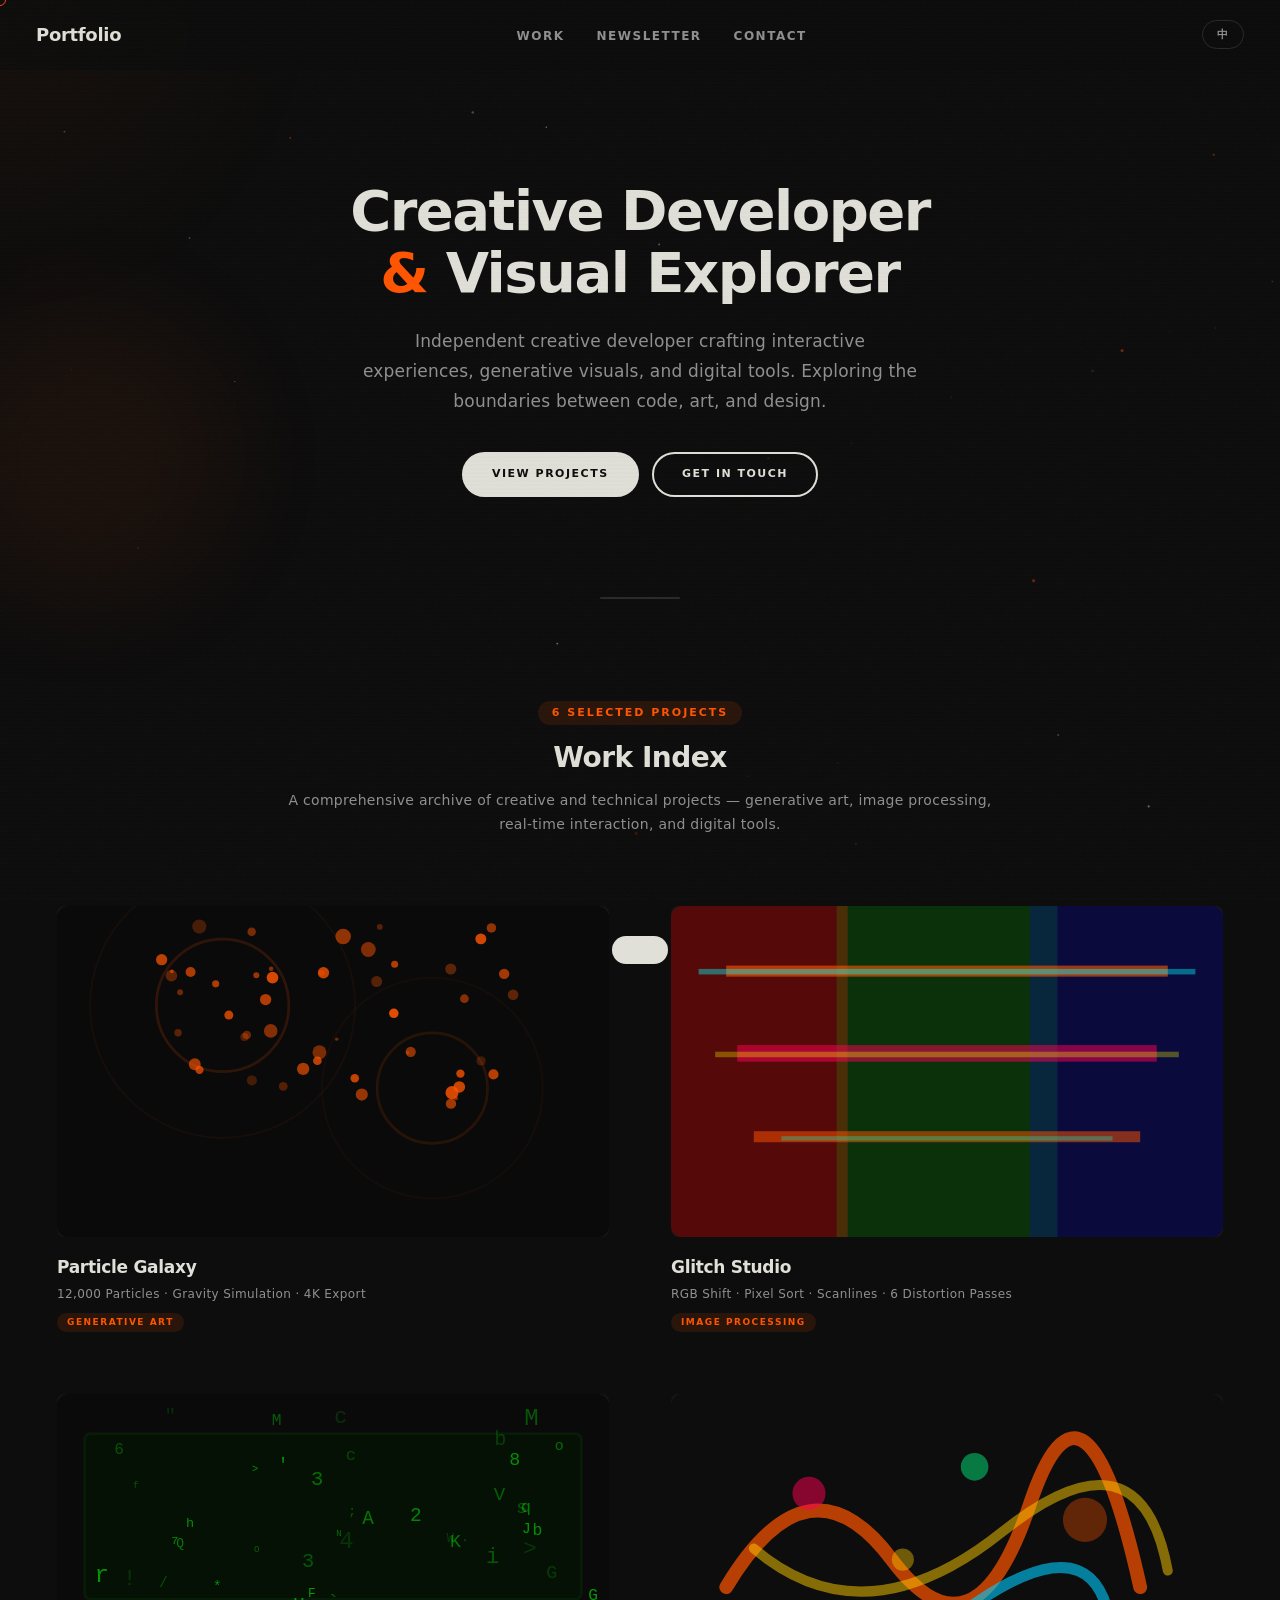
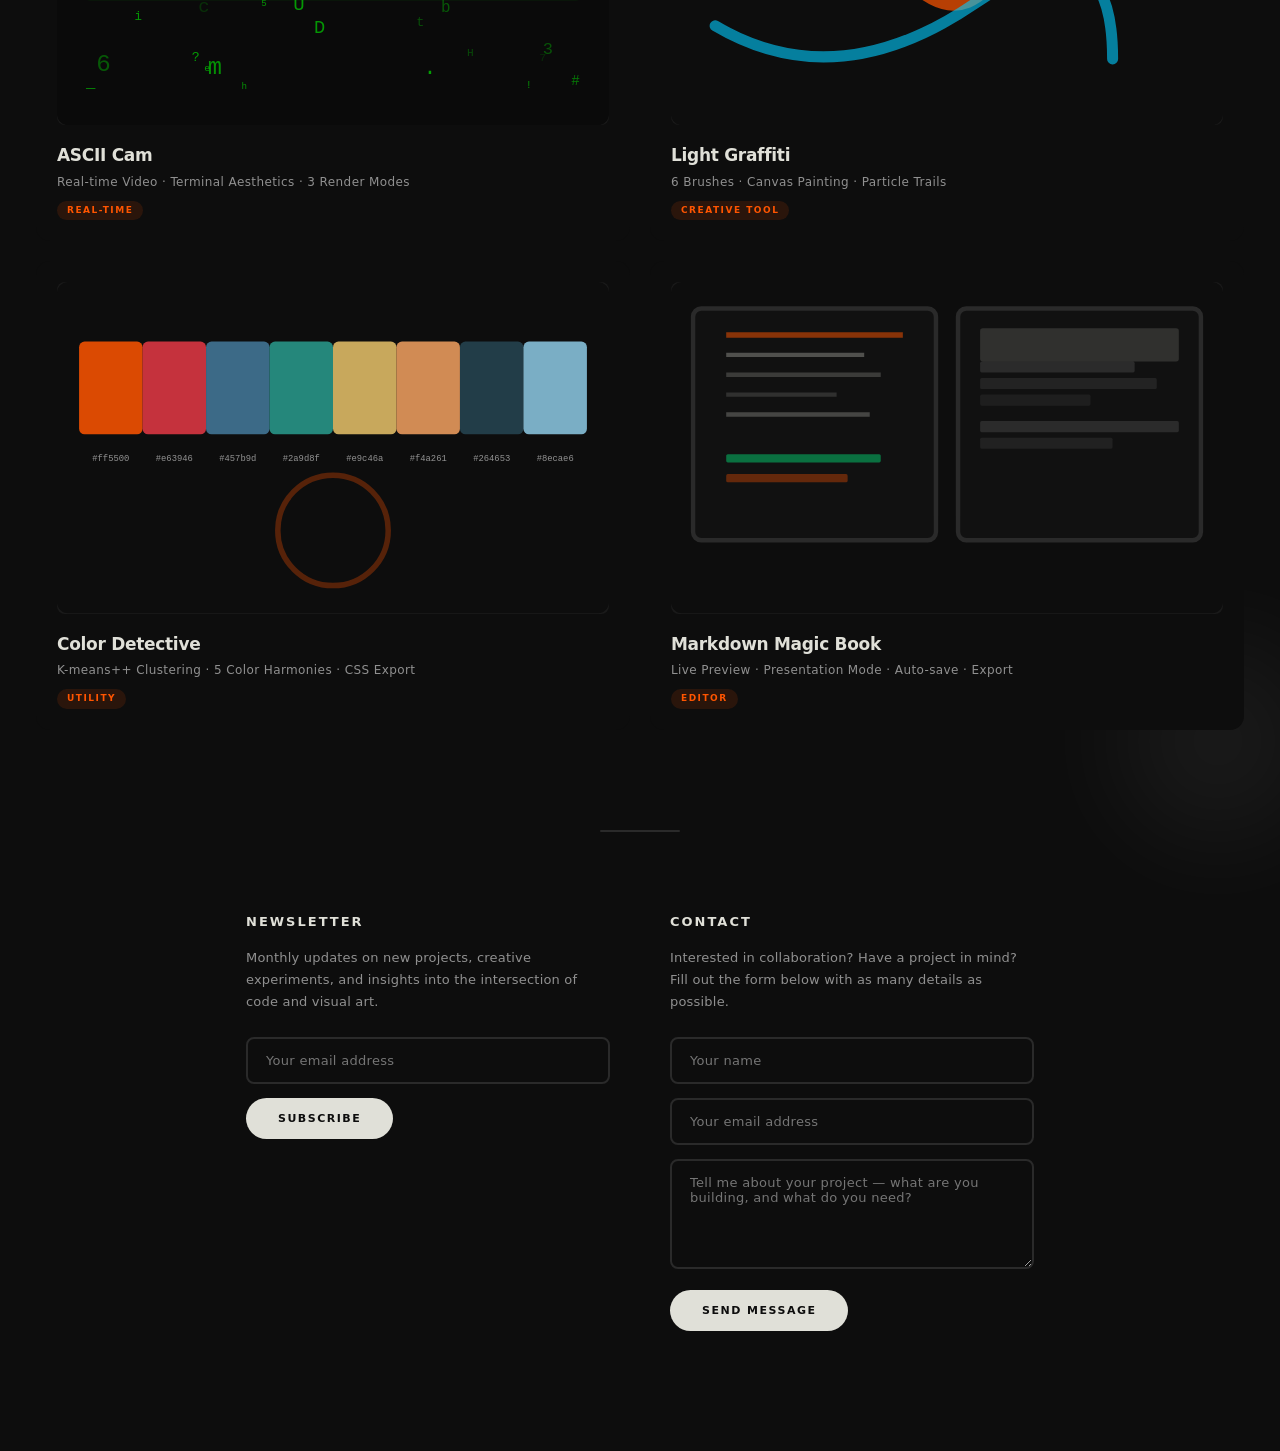
==== portfolio/index.html @ 64d305b6 "Portfolio — Creative Developer: dark-theme portfolio with 6 interactive projects - Darkroom Studio a" ====
<!DOCTYPE html>
<html lang="zh-CN">
<head>
<meta charset="UTF-8">
<meta name="viewport" content="width=device-width, initial-scale=1.0">
<title>Portfolio — Creative Developer</title>
<style>
  :root {
    --bg: #0d0d0d;
    --text: #e0e0d8;
    --text-dim: #909090;
    --text-faint: #555;
    --accent: #ff5500;
    --accent-soft: rgba(255,85,0,0.12);
    --border: #e0e0d8;
    --line: #2a2a2a;
    --radius-sm: 8px;
    --radius: 14px;
    --radius-lg: 20px;
    --ease: cubic-bezier(0.22, 0.61, 0.36, 1);
    --ease-out: cubic-bezier(0.16, 1, 0.3, 1);
    --ease-spring: cubic-bezier(0.34, 1.56, 0.64, 1);
  }
  * { margin:0; padding:0; box-sizing:border-box; }
  html { scroll-behavior: smooth; }
  body {
    background: var(--bg);
    font-family: 'Inter', 'Segoe UI', system-ui, -apple-system, sans-serif;
    color: var(--text);
    line-height: 1.5;
    -webkit-font-smoothing: antialiased;
    position: relative;
    cursor: none;
  }

  /* ── Custom Cursor ── */
  #cursor {
    position: fixed; width: 12px; height: 12px; border: 1.5px solid var(--accent);
    border-radius: 50%; pointer-events: none; z-index: 10000;
    transition: width 0.3s, height 0.3s, border-color 0.3s, background 0.3s;
    transform: translate(-50%, -50%); mix-blend-mode: difference;
  }
  #cursor.hover { width: 32px; height: 32px; background: rgba(255,85,0,0.15); border-color: #fff; }
  #cursor.click { width: 8px; height: 8px; background: var(--accent); border-color: var(--accent); }

  /* ── Scanline overlay ── */
  #scanlines {
    position: fixed; inset: 0; z-index: 9998; pointer-events: none;
    opacity: 0.03;
    background: repeating-linear-gradient(
      0deg,
      transparent,
      transparent 2px,
      rgba(0,0,0,0.3) 2px,
      rgba(0,0,0,0.3) 4px
    );
  }

  /* ── Mouse spotlight ── */
  #spotlight {
    position: fixed; pointer-events: none; z-index: 2;
    width: 700px; height: 700px; border-radius: 50%;
    background: radial-gradient(circle, rgba(255,85,0,0.045) 0%, transparent 65%);
    transform: translate(-50%, -50%); opacity: 0;
    transition: opacity 0.8s;
  }
  #spotlight.active { opacity: 1; }

  /* ── Background particles canvas ── */
  #particleCanvas {
    position: fixed; top: 0; left: 0; z-index: 0; pointer-events: none;
  }

  /* ── Grain texture overlay ── */
  body::before {
    content: ''; position: fixed; inset: 0; z-index: 9999; pointer-events: none;
    opacity: 0.025;
    background-image: url("data:image/svg+xml,%3Csvg viewBox='0 0 256 256' xmlns='http://www.w3.org/2000/svg'%3E%3Cfilter id='n'%3E%3CfeTurbulence type='fractalNoise' baseFrequency='0.9' numOctaves='4' stitchTiles='stitch'/%3E%3C/filter%3E%3Crect width='100%25' height='100%25' filter='url(%23n)'/%3E%3C/svg%3E");
    background-size: 256px 256px;
  }

  /* ── Scroll progress bar ── */
  .scroll-progress {
    position: fixed; top: 0; left: 0; height: 2px;
    background: var(--accent); z-index: 1000;
    width: 0%; transition: width 0.1s linear;
    border-radius: 0 2px 2px 0;
  }

  /* ── Header ── */
  header {
    position: fixed; top: 0; left: 0; right: 0; z-index: 100;
    display: flex; justify-content: space-between; align-items: center;
    padding: 20px 36px;
    background: rgba(13,13,13,0.85);
    backdrop-filter: blur(12px);
    border-bottom: 1px solid transparent;
    transition: all 0.4s var(--ease);
  }
  header.scrolled {
    border-bottom-color: var(--line);
    padding: 14px 36px;
  }
  .logo {
    font-size: 18px; font-weight: 700; letter-spacing: -0.3px;
    color: var(--text); text-decoration: none;
    transition: transform 0.3s var(--ease-spring);
  }
  .logo:hover { transform: scale(1.05); }
  .lang-toggle {
    background: none; border: 1px solid var(--line); color: var(--text-dim);
    font-family: inherit; font-size: 11px; font-weight: 600;
    padding: 6px 14px; border-radius: 50px; cursor: pointer;
    letter-spacing: 1px; transition: all 0.3s;
  }
  .lang-toggle:hover { border-color: var(--accent); color: var(--accent); }
  .nav-links { display: flex; gap: 32px; list-style: none; }
  .nav-links a {
    font-size: 12px; font-weight: 600; letter-spacing: 1.5px;
    text-transform: uppercase; color: var(--text-dim); text-decoration: none;
    transition: color 0.3s; position: relative;
    padding: 4px 0;
  }
  .nav-links a::after {
    content: ''; position: absolute; bottom: 0; left: 0; width: 0; height: 2px;
    background: var(--accent); border-radius: 2px;
    transition: width 0.3s var(--ease-out);
  }
  .nav-links a:hover { color: var(--accent); }
  .nav-links a:hover::after { width: 100%; }

  /* ── Hero ── */
  .hero {
    padding: 180px 32px 100px;
    max-width: 800px; margin: 0 auto;
    text-align: center;
  }
  .hero h1 {
    font-size: clamp(32px, 6vw, 56px); font-weight: 700;
    letter-spacing: -1.5px; line-height: 1.1;
    margin-bottom: 24px;
    animation: heroIn 0.9s var(--ease-out) both;
  }
  .hero h1 .accent { color: var(--accent); }
  @keyframes heroIn {
    from { opacity: 0; transform: translateY(30px); }
    to   { opacity: 1; transform: translateY(0); }
  }
  .hero p {
    font-size: 17px; color: var(--text-dim);
    max-width: 560px; margin: 0 auto 36px;
    letter-spacing: 0.2px; line-height: 1.75;
    animation: heroIn 0.9s var(--ease-out) 0.15s both;
  }
  .hero-links {
    display: flex; gap: 14px; justify-content: center; flex-wrap: wrap;
    animation: heroIn 0.9s var(--ease-out) 0.3s both;
  }
  .hero-links a {
    font-size: 11px; font-weight: 600; letter-spacing: 1.5px;
    text-transform: uppercase; padding: 12px 28px;
    border: 2px solid var(--border); color: var(--text);
    text-decoration: none; transition: all 0.35s var(--ease-out);
    border-radius: 50px;
  }
  .hero-links a:hover {
    transform: translateY(-2px);
    box-shadow: 0 6px 24px rgba(255,255,255,0.06);
  }
  .hero-links a.fill { background: var(--border); color: var(--bg); }
  .hero-links a.fill:hover { background: var(--accent); border-color: var(--accent); color: #fff; box-shadow: 0 6px 28px rgba(255,85,0,0.25); }
  .hero-links a:not(.fill):hover { border-color: var(--accent); color: var(--accent); }

  /* ── Floating accent shapes ── */
  .hero-shape {
    position: absolute; border-radius: 50%; pointer-events: none; z-index: 0;
    opacity: 0.06; filter: blur(60px);
  }
  .hero-shape.s1 { width: 300px; height: 300px; background: var(--accent); top: 10%; left: -5%; animation: float 12s ease-in-out infinite; }
  .hero-shape.s2 { width: 200px; height: 200px; background: #ffffff; bottom: 20%; right: -3%; animation: float 16s ease-in-out 3s infinite; }
  @keyframes float {
    0%, 100% { transform: translate(0, 0) scale(1); }
    33%      { transform: translate(30px, -20px) scale(1.1); }
    66%      { transform: translate(-20px, 15px) scale(0.9); }
  }

  /* ── Magnetic buttons ── */
  .magnetic {
    transition: transform 0.45s var(--ease-spring), box-shadow 0.35s var(--ease-out);
    will-change: transform;
  }

  /* ── Divider ── */
  .divider {
    border: none; border-top: 2px solid var(--line);
    max-width: 80px; margin: 0 auto;
    border-radius: 2px;
  }

  /* ── Section header ── */
  .section-header {
    padding: 100px 32px 48px; text-align: center;
    max-width: 800px; margin: 0 auto;
  }
  .section-header .count {
    font-size: 11px; font-weight: 600; letter-spacing: 2px;
    text-transform: uppercase; color: var(--accent);
    margin-bottom: 12px;
    display: inline-block;
    padding: 4px 14px; border-radius: 50px;
    background: var(--accent-soft);
  }
  .section-header h2 {
    font-size: 28px; font-weight: 700; letter-spacing: -0.5px;
    margin-bottom: 10px;
  }
  .section-header .sub {
    font-size: 14px; color: var(--text-dim); letter-spacing: 0.3px;
    line-height: 1.7;
  }

  /* ── Project Grid ── */
  .project-grid {
    display: grid;
    grid-template-columns: repeat(auto-fill, minmax(400px, 1fr));
    gap: 20px;
    padding: 0 36px 100px;
    max-width: 1600px; margin: 0 auto;
  }
  .project-card {
    background: var(--bg);
    border-radius: var(--radius);
    transition: box-shadow 0.5s var(--ease-out), border-color 0.5s var(--ease-out);
    position: relative;
    border: 1px solid transparent;
    animation: cardIn 0.7s var(--ease-out) both;
    transform-style: preserve-3d;
    perspective: 1200px;
  }
  .project-card.revealed {
    animation: cardIn 0.7s var(--ease-out) both;
  }
  @keyframes cardIn {
    from { opacity: 0; transform: translateY(40px); }
    to   { opacity: 1; transform: translateY(0); }
  }
  .project-card:hover {
    box-shadow: 0 20px 50px rgba(255,85,0,0.08);
    border-color: var(--line);
  }
  .project-card.tilting {
    transition: transform 0.15s ease-out, box-shadow 0.5s var(--ease-out), border-color 0.5s var(--ease-out);
  }

  /* Card shine overlay */
  .card-shine {
    position: absolute; inset: 0; border-radius: var(--radius);
    pointer-events: none; z-index: 1;
    opacity: 0; transition: opacity 0.4s;
  }
  .project-card:hover .card-shine {
    opacity: 1;
  }

  .project-card a {
    display: block; text-decoration: none; color: inherit;
    padding: 20px;
  }

  /* Image container */
  .img-wrap {
    position: relative; width: 100%; overflow: hidden;
    background: #1a1a1a;
    margin-bottom: 18px;
    border-radius: var(--radius-sm);
  }
  .img-wrap .placeholder { width: 100%; display: block; border-radius: var(--radius-sm); }
  .img-wrap .full-img {
    position: absolute; inset: 0; width: 100%; height: 100%;
    object-fit: cover; opacity: 0;
    transition: opacity 0.7s ease, transform 0.7s var(--ease-out);
    border-radius: var(--radius-sm);
  }
  .img-wrap .full-img.loaded { opacity: 1; }
  .project-card:hover .img-wrap .full-img.loaded {
    transform: scale(1.04);
  }

  .img-wrap .blur-preview {
    position: absolute; inset: 0; width: 100%; height: 100%;
    object-fit: cover; filter: blur(24px); transform: scale(1.12);
    transition: opacity 0.6s ease;
    border-radius: var(--radius-sm);
  }
  .img-wrap .blur-preview.fade-out { opacity: 0; }

  .img-wrap .hover-arrow {
    position: absolute; top: 14px; right: 14px;
    width: 38px; height: 38px; border-radius: 50%;
    background: rgba(255,255,255,0.9);
    display: flex; align-items: center; justify-content: center;
    font-size: 16px; color: var(--text);
    opacity: 0; transform: translateX(-6px);
    transition: all 0.35s var(--ease-out);
    pointer-events: none;
  }
  .project-card:hover .hover-arrow {
    opacity: 1; transform: translateX(0);
  }

  .project-title {
    font-size: 17px; font-weight: 700; letter-spacing: -0.3px;
    margin-bottom: 4px; transition: color 0.3s;
  }
  .project-card:hover .project-title { color: var(--accent); }
  .project-credit {
    font-size: 12px; color: var(--text-dim); letter-spacing: 0.4px;
  }
  .project-tag {
    display: inline-block; font-size: 9px; font-weight: 600;
    letter-spacing: 1.5px; text-transform: uppercase;
    color: var(--accent); margin-top: 10px;
    padding: 3px 10px; border-radius: 50px;
    background: var(--accent-soft);
  }

  /* ── Forms Section ── */
  .forms-section {
    padding: 80px 36px 120px;
    max-width: 860px; margin: 0 auto;
    display: grid; grid-template-columns: 1fr 1fr;
    gap: 60px;
  }
  .form-block h3 {
    font-size: 13px; font-weight: 700; letter-spacing: 2px;
    text-transform: uppercase; margin-bottom: 16px;
  }
  .form-block p {
    font-size: 13px; color: var(--text-dim); margin-bottom: 24px;
    letter-spacing: 0.2px; line-height: 1.7;
  }
  .form-block input, .form-block textarea {
    width: 100%; padding: 14px 18px; margin-bottom: 14px;
    background: transparent; border: 2px solid var(--line);
    font-size: 13px; font-family: inherit; color: var(--text);
    outline: none; transition: all 0.35s var(--ease-out);
    letter-spacing: 0.3px; border-radius: var(--radius-sm);
  }
  .form-block input:focus, .form-block textarea:focus {
    border-color: var(--accent);
    box-shadow: 0 0 0 4px rgba(255,85,0,0.06);
    transform: translateY(-1px);
  }
  .form-block textarea { resize: vertical; min-height: 110px; }
  .form-block button {
    font-size: 11px; font-weight: 600; letter-spacing: 1.5px;
    text-transform: uppercase; padding: 14px 32px;
    background: var(--border); color: var(--bg); border: none;
    cursor: pointer; transition: all 0.35s var(--ease-out);
    font-family: inherit; border-radius: 50px;
  }
  .form-block button:hover {
    background: var(--accent); color: #fff;
    transform: translateY(-2px);
    box-shadow: 0 8px 28px rgba(255,85,0,0.25);
  }
  .form-block button:active { transform: scale(0.97); }

  /* Toast notification */
  .toast {
    position: fixed; bottom: 36px; left: 50%; transform: translateX(-50%) translateY(100px);
    background: var(--border); color: var(--bg);
    padding: 14px 28px; border-radius: 50px;
    font-size: 13px; font-weight: 600; letter-spacing: 0.5px;
    z-index: 1000; transition: transform 0.5s var(--ease-spring);
    pointer-events: none;
  }
  .toast.show { transform: translateX(-50%) translateY(0); }

  /* ── Cursor glow on cards ── */
  .project-card .glow {
    position: absolute; inset: 0; border-radius: var(--radius);
    opacity: 0; transition: opacity 0.4s;
    pointer-events: none; z-index: 0;
  }
  .project-card:hover .glow {
    opacity: 1;
  }

  /* ── Responsive ── */
  @media (max-width: 960px) {
    .project-grid { grid-template-columns: repeat(auto-fill, minmax(300px, 1fr)); }
  }
  @media (max-width: 768px) {
    .hero { padding: 140px 20px 70px; }
    .hero h1 { font-size: 28px; }
    .project-grid { grid-template-columns: 1fr; padding: 0 20px 80px; gap: 12px; }
    .forms-section { grid-template-columns: 1fr; gap: 48px; padding: 60px 20px 80px; }
    header { padding: 14px 20px; }
    .nav-links { gap: 16px; }
    .section-header { padding: 70px 20px 36px; }
    .hero-shape { display: none; }
  }

  /* ── Touch device fallback ── */
  @media (hover: none) and (pointer: coarse) {
    body { cursor: auto; }
    #cursor, #spotlight, #scanlines, #particleCanvas { display: none; }
    .project-card:hover { transform: none; }
    .project-card.tilting { transition: none; }
    .magnetic { transition: none; }
  }
</style>
</head>
<body>

<canvas id="particleCanvas"></canvas>
<div id="spotlight"></div>
<div id="scanlines"></div>
<div id="cursor"></div>

<div class="scroll-progress" id="scrollProgress"></div>

<div class="hero-shape s1"></div>
<div class="hero-shape s2"></div>

<header id="header">
  <a href="#" class="logo" data-i18n="logo">Portfolio</a>
  <nav>
    <ul class="nav-links">
      <li><a href="#work" data-i18n="nav.work">Work</a></li>
      <li><a href="#newsletter" data-i18n="nav.newsletter">Newsletter</a></li>
      <li><a href="#contact" data-i18n="nav.contact">Contact</a></li>
    </ul>
  </nav>
  <button class="lang-toggle" id="langToggle" data-i18n-title="lang.switch" data-i18n="lang.btn">中</button>
</header>

<section class="hero" style="position:relative; z-index:1;">
  <h1><span data-i18n="hero.line1">Creative Developer</span><br><span class="accent">&amp;</span> <span data-i18n="hero.line2">Visual Explorer</span></h1>
  <p data-i18n="hero.desc">
    Independent creative developer crafting interactive experiences,
    generative visuals, and digital tools. Exploring the boundaries
    between code, art, and design.
  </p>
  <div class="hero-links">
    <a href="#work" class="fill" data-i18n="hero.cta1">View Projects</a>
    <a href="#contact" data-i18n="hero.cta2">Get in Touch</a>
  </div>
</section>

<hr class="divider">

<section id="work">
  <div class="section-header">
    <div class="count" data-i18n="work.count">6 Selected Projects</div>
    <h2 data-i18n="work.title">Work Index</h2>
    <p class="sub" data-i18n="work.sub">A comprehensive archive of creative and technical projects — generative art, image processing, real-time interaction, and digital tools.</p>
  </div>

  <div class="project-grid" id="projectGrid"></div>
</section>

<hr class="divider">

<section class="forms-section" id="newsletter">
  <div class="form-block">
    <h3 data-i18n="newsletter.title">Newsletter</h3>
    <p data-i18n="newsletter.desc">Monthly updates on new projects, creative experiments, and insights into the intersection of code and visual art.</p>
    <form id="newsletterForm">
      <input type="email" data-i18n-placeholder="newsletter.placeholder" placeholder="Your email address" required>
      <button type="submit" data-i18n="newsletter.btn">Subscribe</button>
    </form>
  </div>

  <div class="form-block" id="contact">
    <h3 data-i18n="contact.title">Contact</h3>
    <p data-i18n="contact.desc">Interested in collaboration? Have a project in mind? Fill out the form below with as many details as possible.</p>
    <form id="contactForm">
      <input type="text" data-i18n-placeholder="contact.name" placeholder="Your name" required>
      <input type="email" data-i18n-placeholder="contact.email" placeholder="Your email address" required>
      <textarea data-i18n-placeholder="contact.msg" placeholder="Tell me about your project — what are you building, and what do you need?" required></textarea>
      <button type="submit" data-i18n="contact.btn">Send Message</button>
    </form>
  </div>
</section>

<div class="toast" id="toast"></div>

<script>
// ── i18n Translation Engine ──
const DICT = {
  en: {
    'page.title':'Portfolio — Creative Developer',
    'logo':'Portfolio',
    'lang.btn':'中',
    'lang.switch':'Switch Language',
    'nav.work':'Work','nav.newsletter':'Newsletter','nav.contact':'Contact',
    'hero.line1':'Creative Developer','hero.line2':'Visual Explorer',
    'hero.desc':'Independent creative developer crafting interactive experiences, generative visuals, and digital tools. Exploring the boundaries between code, art, and design.',
    'hero.cta1':'View Projects','hero.cta2':'Get in Touch',
    'work.count':'6 Selected Projects','work.title':'Work Index',
    'work.sub':'A comprehensive archive of creative and technical projects — generative art, image processing, real-time interaction, and digital tools.',
    'newsletter.title':'Newsletter','newsletter.desc':'Monthly updates on new projects, creative experiments, and insights into the intersection of code and visual art.',
    'newsletter.placeholder':'Your email address','newsletter.btn':'Subscribe',
    'contact.title':'Contact','contact.desc':'Interested in collaboration? Have a project in mind? Fill out the form below with as many details as possible.',
    'contact.name':'Your name','contact.email':'Your email address',
    'contact.msg':'Tell me about your project — what are you building, and what do you need?',
    'contact.btn':'Send Message',
    'footer':'© 2026 · Built with plain HTML/CSS/JS · No frameworks, no bloat',
    'toast.subscribed':'✓ Subscribed! Welcome aboard.',
    'toast.sent':'✓ Message sent! I\'ll get back to you within 24h.',
    'project.particle.title':'Particle Galaxy','project.particle.credit':'12,000 Particles · Gravity Simulation · 4K Export','project.particle.tag':'Generative Art',
    'project.glitch.title':'Glitch Studio','project.glitch.credit':'RGB Shift · Pixel Sort · Scanlines · 6 Distortion Passes','project.glitch.tag':'Image Processing',
    'project.ascii.title':'ASCII Cam','project.ascii.credit':'Real-time Video · Terminal Aesthetics · 3 Render Modes','project.ascii.tag':'Real-time',
    'project.graffiti.title':'Light Graffiti','project.graffiti.credit':'6 Brushes · Canvas Painting · Particle Trails','project.graffiti.tag':'Creative Tool',
    'project.color.title':'Color Detective','project.color.credit':'K-means++ Clustering · 5 Color Harmonies · CSS Export','project.color.tag':'Utility',
    'project.mdbook.title':'Markdown Magic Book','project.mdbook.credit':'Live Preview · Presentation Mode · Auto-save · Export','project.mdbook.tag':'Editor',
    'coming.soon':'Coming soon',
  },
  zh: {
    'page.title':'Portfolio — 创意开发者',
    'logo':'作品集',
    'lang.btn':'EN',
    'lang.switch':'切换语言',
    'nav.work':'作品','nav.newsletter':'订阅','nav.contact':'联系',
    'hero.line1':'创意开发者','hero.line2':'视觉探索者',
    'hero.desc':'独立创意开发者，专注于打造交互体验、生成式视觉与数字工具。在代码、艺术与设计的交叉地带持续探索。',
    'hero.cta1':'浏览项目','hero.cta2':'联系我',
    'work.count':'6 个精选项目','work.title':'作品索引',
    'work.sub':'创意与技术项目档案 —— 涵盖生成艺术、图像处理、实时交互与数字工具。',
    'newsletter.title':'邮件订阅','newsletter.desc':'每月更新：新项目发布、创意实验分享，以及代码与视觉艺术交汇处的思考。',
    'newsletter.placeholder':'你的邮箱地址','newsletter.btn':'订阅',
    'contact.title':'联系我','contact.desc':'有合作意向？有项目想法？请填写下方表单，尽量详细地描述需求。',
    'contact.name':'你的名字','contact.email':'你的邮箱地址',
    'contact.msg':'告诉我你想做什么项目，需要什么样的帮助？',
    'contact.btn':'发送消息',
    'footer':'© 2026 · 纯 HTML/CSS/JS 构建 · 零框架，零冗余',
    'toast.subscribed':'✓ 订阅成功！欢迎加入。',
    'toast.sent':'✓ 消息已发送！我会在 24 小时内回复。',
    'project.particle.title':'粒子银河','project.particle.credit':'12,000 粒子 · 重力模拟 · 4K 导出','project.particle.tag':'生成艺术',
    'project.glitch.title':'Glitch 工作室','project.glitch.credit':'RGB 偏移 · 像素排序 · 扫描线 · 6 种特效','project.glitch.tag':'图像处理',
    'project.ascii.title':'ASCII 字符相机','project.ascii.credit':'实时视频 · 终端美学 · 3 种渲染模式','project.ascii.tag':'实时视频',
    'project.graffiti.title':'光影涂鸦','project.graffiti.credit':'6 支画笔 · 画布绘画 · 粒子轨迹','project.graffiti.tag':'创意工具',
    'project.color.title':'配色侦探','project.color.credit':'K-means++ 聚类 · 5 种配色方案 · CSS 导出','project.color.tag':'实用工具',
    'project.mdbook.title':'Markdown 魔法书','project.mdbook.credit':'实时预览 · 演示模式 · 自动保存 · 导出','project.mdbook.tag':'编辑器',
    'coming.soon':'即将推出',
  }
};

let currentLang = localStorage.getItem('lang') || 'en';
function t(key){ return (DICT[currentLang]||DICT.en)[key] || key; }
function applyLang(){
  document.documentElement.lang = currentLang === 'zh' ? 'zh-CN' : 'en';
  // Text content
  document.querySelectorAll('[data-i18n]').forEach(function(el){ el.textContent = t(el.dataset.i18n); });
  // Placeholders
  document.querySelectorAll('[data-i18n-placeholder]').forEach(function(el){ el.placeholder = t(el.dataset.i18nPlaceholder); });
  // Title attributes
  document.querySelectorAll('[data-i18n-title]').forEach(function(el){ el.title = t(el.dataset.i18nTitle); });
  // Page title
  document.title = t('page.title');
  // Project cards — re-render
  renderProjects();
  // Toggle button
  var btn = document.getElementById('langToggle');
  if(btn) btn.textContent = t('lang.btn');
  localStorage.setItem('lang', currentLang);
}
document.getElementById('langToggle').addEventListener('click', function(){
  currentLang = currentLang === 'zh' ? 'en' : 'zh';
  applyLang();
});

// ── Toast helper ──
function showToast(msg) {
  var t = document.getElementById('toast');
  t.textContent = msg;
  t.classList.add('show');
  setTimeout(function(){ t.classList.remove('show'); }, 2800);
}

// ── Project Data ──
var projectKeys = ['particle','glitch','ascii','graffiti','color','mdbook'];
var projectUrls = [
  '../project/particle-galaxy/index.html',
  '../project/glitch-studio/index.html',
  '../project/ascii-cam/index.html',
  '../project/light-graffiti/index.html',
  '../project/color-detective/index.html',
  '../project/md-magic-book/index.html'
];

// ── Themed SVG Preview generators ──
function generatePlaceholder(key) {
  var svg = '';
  switch (key) {
    case 'particle':
      // Dark space with orange particle field + gravity wells
      var stars = '';
      for (var s=0; s<50; s++) { stars += '<circle cx="'+(15+Math.random()*70)+'%" cy="'+(5+Math.random()*55)+'%" r="'+(0.3+Math.random()*1.2)+'" fill="#ff5500" opacity="'+(0.2+Math.random()*0.7)+'"/>'; }
      svg = '<rect width="100%" height="100%" rx="2" fill="#0a0a0a"/>' +
        '<circle cx="30%" cy="30%" r="12" fill="none" stroke="rgba(255,85,0,0.15)" stroke-width="0.5"/><circle cx="30%" cy="30%" r="24" fill="none" stroke="rgba(255,85,0,0.06)" stroke-width="0.3"/>' +
        '<circle cx="68%" cy="55%" r="10" fill="none" stroke="rgba(255,85,0,0.12)" stroke-width="0.5"/><circle cx="68%" cy="55%" r="20" fill="none" stroke="rgba(255,85,0,0.05)" stroke-width="0.3"/>' +
        stars;
      break;
    case 'glitch':
      // RGB shift / glitch strips
      svg = '<defs><clipPath id="gc"><rect width="100%" height="100%" rx="2"/></clipPath></defs>' +
        '<rect width="100%" height="100%" rx="2" fill="#0d0d0d"/>' +
        '<g clip-path="url(#gc)">' +
        '<rect x="-3%" y="0" width="35%" height="100%" fill="#ff0000" opacity="0.3"/><rect x="30%" y="0" width="40%" height="100%" fill="#00ff00" opacity="0.15"/><rect x="65%" y="0" width="38%" height="100%" fill="#0000ff" opacity="0.2"/>' +
        '<rect x="10%" y="18%" width="80%" height="2" fill="#ff5500" opacity="0.6"/><rect x="5%" y="19%" width="90%" height="1" fill="#00ffff" opacity="0.4"/>' +
        '<rect x="12%" y="42%" width="76%" height="3" fill="#ff0055" opacity="0.5"/><rect x="8%" y="44%" width="84%" height="1" fill="#ffff00" opacity="0.3"/>' +
        '<rect x="15%" y="68%" width="70%" height="2" fill="#ff5500" opacity="0.5"/><rect x="20%" y="69.5%" width="60%" height="0.8" fill="#00ffcc" opacity="0.3"/>' +
        '</g>';
      break;
    case 'ascii':
      // Green terminal / matrix-style
      var chars = '';
      for (var c=0; c<60; c++) { chars += '<text x="'+(3+Math.random()*94)+'%" y="'+(8+Math.random()*82)+'%" font-family="monospace" font-size="'+(1.5+Math.random()*3)+'" fill="#0f0" opacity="'+(0.12+Math.random()*0.5)+'">' + String.fromCharCode(33+Math.floor(Math.random()*90)) + '</text>'; }
      svg = '<rect width="100%" height="100%" rx="2" fill="#0a0a0a"/>' +
        '<rect x="5%" y="12%" width="90%" height="50%" rx="1" fill="#020" opacity="0.3" stroke="#0f0" stroke-width="0.5" stroke-opacity="0.2"/>' +
        chars;
      break;
    case 'graffiti':
      // Colorful brush strokes on dark canvas
      svg = '<rect width="100%" height="100%" rx="2" fill="#0d0d0d"/>' +
        '<path d="M10,35 Q25,10 40,30 T65,20 T85,35" stroke="#ff5500" stroke-width="2.5" fill="none" opacity="0.7" stroke-linecap="round"/>' +
        '<path d="M8,42 Q30,55 55,38 T80,48" stroke="#00ccff" stroke-width="2" fill="none" opacity="0.6" stroke-linecap="round"/>' +
        '<path d="M15,28 Q35,45 60,25 T90,32" stroke="#ffcc00" stroke-width="1.8" fill="none" opacity="0.5" stroke-linecap="round"/>' +
        '<circle cx="25%" cy="30%" r="3" fill="#ff0055" opacity="0.5"/><circle cx="55%" cy="22%" r="2.5" fill="#00ff88" opacity="0.45"/>' +
        '<circle cx="75%" cy="38%" r="4" fill="#ff5500" opacity="0.35"/><circle cx="42%" cy="50%" r="2" fill="#ffcc00" opacity="0.4"/>';
      break;
    case 'color':
      // Color swatches / palette gradient
      var swatches = '';
      var paletteColors = ['#ff5500','#e63946','#457b9d','#2a9d8f','#e9c46a','#f4a261','#264653','#8ecae6'];
      var swW = 92/paletteColors.length;
      for (var sw=0; sw<paletteColors.length; sw++) {
        swatches += '<rect x="'+(4+sw*swW)+'%" y="18%" width="'+swW+'%" height="28%" rx="1" fill="'+paletteColors[sw]+'" opacity="0.85"/>' +
          '<text x="'+(4+sw*swW+swW/2)+'%" y="54%" text-anchor="middle" font-family="monospace" font-size="1.6" fill="#fff" opacity="0.55">'+paletteColors[sw]+'</text>';
      }
      svg = '<rect width="100%" height="100%" rx="2" fill="#0d0d0d"/>' +
        swatches +
        '<circle cx="50%" cy="75%" r="10" fill="none" stroke="rgba(255,85,0,0.3)" stroke-width="1"/>';
      break;
    case 'mdbook':
      // Code editor with markdown preview
      svg = '<rect width="100%" height="100%" rx="2" fill="#0d0d0d"/>' +
        // Editor panel
        '<rect x="4%" y="8%" width="44%" height="70%" rx="1.5" fill="#111" stroke="#2a2a2a" stroke-width="0.8"/>' +
        '<line x1="10%" y1="16%" x2="42%" y2="16%" stroke="#ff5500" stroke-width="1" opacity="0.5"/>' +
        '<line x1="10%" y1="22%" x2="35%" y2="22%" stroke="#e0e0d8" stroke-width="0.8" opacity="0.3"/>' +
        '<line x1="10%" y1="28%" x2="38%" y2="28%" stroke="#e0e0d8" stroke-width="0.8" opacity="0.2"/>' +
        '<line x1="10%" y1="34%" x2="30%" y2="34%" stroke="#e0e0d8" stroke-width="0.8" opacity="0.15"/>' +
        '<line x1="10%" y1="40%" x2="36%" y2="40%" stroke="#e0e0d8" stroke-width="0.8" opacity="0.25"/>' +
        // Preview panel
        '<rect x="52%" y="8%" width="44%" height="70%" rx="1.5" fill="#111" stroke="#2a2a2a" stroke-width="0.8"/>' +
        '<rect x="56%" y="14%" width="36%" height="6" rx="0.5" fill="#e0e0d8" opacity="0.15"/>' +
        '<rect x="56%" y="24%" width="28%" height="2" rx="0.3" fill="#909090" opacity="0.2"/>' +
        '<rect x="56%" y="29%" width="32%" height="2" rx="0.3" fill="#909090" opacity="0.15"/>' +
        '<rect x="56%" y="34%" width="20%" height="2" rx="0.3" fill="#909090" opacity="0.1"/>' +
        '<rect x="56%" y="42%" width="36%" height="2" rx="0.3" fill="#909090" opacity="0.2"/>' +
        '<rect x="56%" y="47%" width="24%" height="2" rx="0.3" fill="#909090" opacity="0.12"/>' +
        // Code highlight
        '<rect x="10%" y="52%" width="28%" height="1.5" rx="0.3" fill="#00ff88" opacity="0.4"/>' +
        '<rect x="10%" y="58%" width="22%" height="1.5" rx="0.3" fill="#ff5500" opacity="0.35"/>';
      break;
  }
  return '<svg class="placeholder" viewBox="0 0 100 60" xmlns="http://www.w3.org/2000/svg" preserveAspectRatio="xMidYMid slice">' + svg + '</svg>';
}

// ── Render Project Cards ──
function renderProjects(){
  var grid = document.getElementById('projectGrid');
  grid.innerHTML = '';
  projectKeys.forEach(function(key, idx){
    var card = document.createElement('div');
    card.className = 'project-card';
    card.style.animationDelay = (idx * 0.06) + 's';
    var placeholderSvg = generatePlaceholder(key);
    var url = projectUrls[idx];
    var title = t('project.'+key+'.title');
    var credit = t('project.'+key+'.credit');
    var tag = t('project.'+key+'.tag');

    var link = document.createElement('a');
    link.href = url; link.target = '_blank'; link.rel = 'noopener';
    link.innerHTML =
      '<div class="img-wrap">' +
        placeholderSvg +
        '<div class="hover-arrow">↗</div>' +
      '</div>' +
      '<div class="project-title">' + title + '</div>' +
      '<div class="project-credit">' + credit + '</div>' +
      '<span class="project-tag">' + tag + '</span>';
    card.appendChild(link);
    grid.appendChild(card);
  });

  // Re-observe new cards
  document.querySelectorAll('.project-card').forEach(function(card){
    card.style.animationPlayState = 'paused';
    observer.observe(card);
  });
  setupLazyImages();
  bindAllEffects();
  setTimeout(function(){
    document.querySelectorAll('.project-card').forEach(function(c){ c.style.animationPlayState = 'running'; });
  }, 200);
}

// ── Intersection Observer — reveal cards on scroll ──
var observer = new IntersectionObserver(function(entries) {
  entries.forEach(function(entry) {
    if (entry.isIntersecting) {
      entry.target.style.animationPlayState = 'running';
      observer.unobserve(entry.target);
    }
  });
}, { threshold: 0.1, rootMargin: '0px 0px -40px 0px' });

// Forms section reveal
const formsObserver = new IntersectionObserver((entries) => {
  entries.forEach(entry => {
    if (entry.isIntersecting) {
      entry.target.querySelectorAll('.form-block').forEach((fb, i) => {
        fb.style.animation = `heroIn 0.7s var(--ease-out) ${i*0.15}s both`;
      });
      formsObserver.unobserve(entry.target);
    }
  });
}, { threshold: 0.15 });
const formsSection = document.querySelector('.forms-section');
if (formsSection) {
  document.querySelectorAll('.form-block').forEach(fb => { fb.style.opacity = '0'; });
  formsObserver.observe(formsSection);
}

// ── Blur-up lazy loading ──
function setupLazyImages() {
  document.querySelectorAll('.full-img[data-src]').forEach(img => {
    const src = img.getAttribute('data-src');
    if (!src) return;
    const preview = img.parentElement.querySelector('.blur-preview');
    if (!preview) { img.src = src; img.classList.add('loaded'); return; }

    const tempImg = new Image();
    tempImg.crossOrigin = 'anonymous';
    tempImg.onload = () => {
      const canvas = document.createElement('canvas');
      const maxDim = 40, ratio = tempImg.width / tempImg.height;
      if (ratio > 1) { canvas.width = maxDim; canvas.height = Math.round(maxDim / ratio); }
      else { canvas.height = maxDim; canvas.width = Math.round(maxDim * ratio); }
      const ctx = canvas.getContext('2d');
      ctx.drawImage(tempImg, 0, 0, canvas.width, canvas.height);
      preview.src = canvas.toDataURL('image/jpeg', 0.08);
      preview.style.display = 'block';
      const fullImg = new Image();
      fullImg.onload = () => { img.src = src; img.classList.add('loaded'); preview.classList.add('fade-out'); setTimeout(() => { preview.style.display = 'none'; }, 600); };
      fullImg.src = src;
    };
    tempImg.onerror = () => { img.src = src; img.classList.add('loaded'); };
    tempImg.src = src;
  });
}

// ── Scroll progress bar ──
window.addEventListener('scroll', () => {
  const header = document.getElementById('header');
  header.classList.toggle('scrolled', window.scrollY > 50);

  const scrollH = document.documentElement.scrollHeight - window.innerHeight;
  const pct = scrollH > 0 ? (window.scrollY / scrollH) * 100 : 0;
  document.getElementById('scrollProgress').style.width = pct + '%';
});

// ── Background Particles ──
(function(){
  const canvas = document.getElementById('particleCanvas');
  const ctx = canvas.getContext('2d');
  let w, h;

  function resize(){
    w = canvas.width  = window.innerWidth;
    h = canvas.height = window.innerHeight;
  }
  resize();
  window.addEventListener('resize', resize);

  const particles = [];
  const COUNT = 30;
  for (let i = 0; i < COUNT; i++) {
    particles.push({
      x: Math.random() * w,
      y: Math.random() * h,
      r: Math.random() * 1.2 + 0.4,
      vx: (Math.random() - 0.5) * 0.25,
      vy: (Math.random() - 0.5) * 0.25,
      hue: Math.random() > 0.6 ? 25 : 0, // warm orange or white
      alpha: Math.random() * 0.35 + 0.08,
      pulse: Math.random() * Math.PI * 2
    });
  }

  function draw(){
    ctx.clearRect(0, 0, w, h);
    for (let i = 0; i < COUNT; i++) {
      const p = particles[i];
      p.pulse += 0.008;
      const alpha = p.alpha + Math.sin(p.pulse) * 0.1;

      p.x += p.vx;
      p.y += p.vy;

      // Wrap around edges
      if (p.x < -10) p.x = w + 10;
      if (p.x > w + 10) p.x = -10;
      if (p.y < -10) p.y = h + 10;
      if (p.y > h + 10) p.y = -10;

      ctx.beginPath();
      ctx.arc(p.x, p.y, p.r, 0, Math.PI * 2);
      if (p.hue === 25) {
        ctx.fillStyle = `rgba(255,85,0,${alpha})`;
      } else {
        ctx.fillStyle = `rgba(255,255,255,${alpha})`;
      }
      ctx.fill();
    }
    requestAnimationFrame(draw);
  }
  draw();
})();

// ── Custom Cursor + Spotlight ──
const cursorEl = document.getElementById('cursor');
const spotlight = document.getElementById('spotlight');
let mouseX = -1000, mouseY = -1000;

document.addEventListener('mousemove', function(e) {
  mouseX = e.clientX;
  mouseY = e.clientY;
  cursorEl.style.left = e.clientX + 'px';
  cursorEl.style.top = e.clientY + 'px';
  spotlight.style.left = e.clientX + 'px';
  spotlight.style.top = e.clientY + 'px';
  spotlight.classList.add('active');
});
document.addEventListener('mouseleave', function() {
  spotlight.classList.remove('active');
});
document.addEventListener('mousedown', function() { cursorEl.classList.add('click'); });
document.addEventListener('mouseup',   function() { cursorEl.classList.remove('click'); });
document.querySelectorAll('a,button,input,textarea,[role="button"]').forEach(function(el) {
  el.addEventListener('mouseenter', function() { cursorEl.classList.add('hover'); });
  el.addEventListener('mouseleave', function() { cursorEl.classList.remove('hover'); });
});

// ── Card 3D Tilt ──
function setupCardTilt(card) {
  // Add shine element
  const shine = document.createElement('div');
  shine.className = 'card-shine';
  card.appendChild(shine);

  card.addEventListener('mousemove', function(e) {
    const rect = card.getBoundingClientRect();
    const x = e.clientX - rect.left;
    const y = e.clientY - rect.top;
    const cx = rect.width / 2;
    const cy = rect.height / 2;
    const rx = ((y - cy) / cy) * -12; // rotateX
    const ry = ((x - cx) / cx) * 8;   // rotateY

    card.classList.add('tilting');
    card.style.transform = `perspective(1200px) translateY(-6px) rotateX(${rx}deg) rotateY(${ry}deg)`;

    // Dynamic shine
    const shineX = (x / rect.width) * 100;
    const shineY = (y / rect.height) * 100;
    shine.style.background = `radial-gradient(circle at ${shineX}% ${shineY}%, rgba(255,255,255,0.06) 0%, transparent 55%)`;
  });

  card.addEventListener('mouseleave', function() {
    card.classList.remove('tilting');
    card.style.transform = 'perspective(1200px) translateY(0) rotateX(0) rotateY(0)';
    shine.style.background = '';
  });
}

// ── Magnetic Buttons ──
function setupMagnetic(el) {
  el.classList.add('magnetic');

  el.addEventListener('mousemove', function(e) {
    const rect = el.getBoundingClientRect();
    const x = e.clientX - rect.left;
    const y = e.clientY - rect.top;
    const cx = rect.width / 2;
    const cy = rect.height / 2;
    const dx = (x - cx) * 0.3;
    const dy = (y - cy) * 0.3;
    el.style.transform = `translate(${dx}px, ${dy}px)`;
  });

  el.addEventListener('mouseleave', function() {
    el.style.transform = 'translate(0, 0)';
  });
}

// ── Apply effects after each render ──
function bindAllEffects() {
  document.querySelectorAll('.project-card').forEach(setupCardTilt);
  document.querySelectorAll('.hero-links a, .form-block button, .lang-toggle, .logo').forEach(setupMagnetic);
  // Re-bind cursor hover for newly rendered elements
  document.querySelectorAll('a,button,input,textarea,[role="button"]').forEach(function(el) {
    // Avoid duplicate listeners — simple approach: set a flag
    if (!el.dataset.cursorBound) {
      el.dataset.cursorBound = '1';
      el.addEventListener('mouseenter', function() { cursorEl.classList.add('hover'); });
      el.addEventListener('mouseleave', function() { cursorEl.classList.remove('hover'); });
    }
  });
}

// ── Form submissions ──
document.getElementById('newsletterForm').addEventListener('submit', function(e) {
  e.preventDefault();
  showToast(t('toast.subscribed'));
  this.reset();
});
document.getElementById('contactForm').addEventListener('submit', function(e) {
  e.preventDefault();
  showToast(t('toast.sent'));
  this.reset();
});

// ── Init ──
document.addEventListener('DOMContentLoaded', function() {
  applyLang();
  bindAllEffects();
});
</script>
</body>
</html>
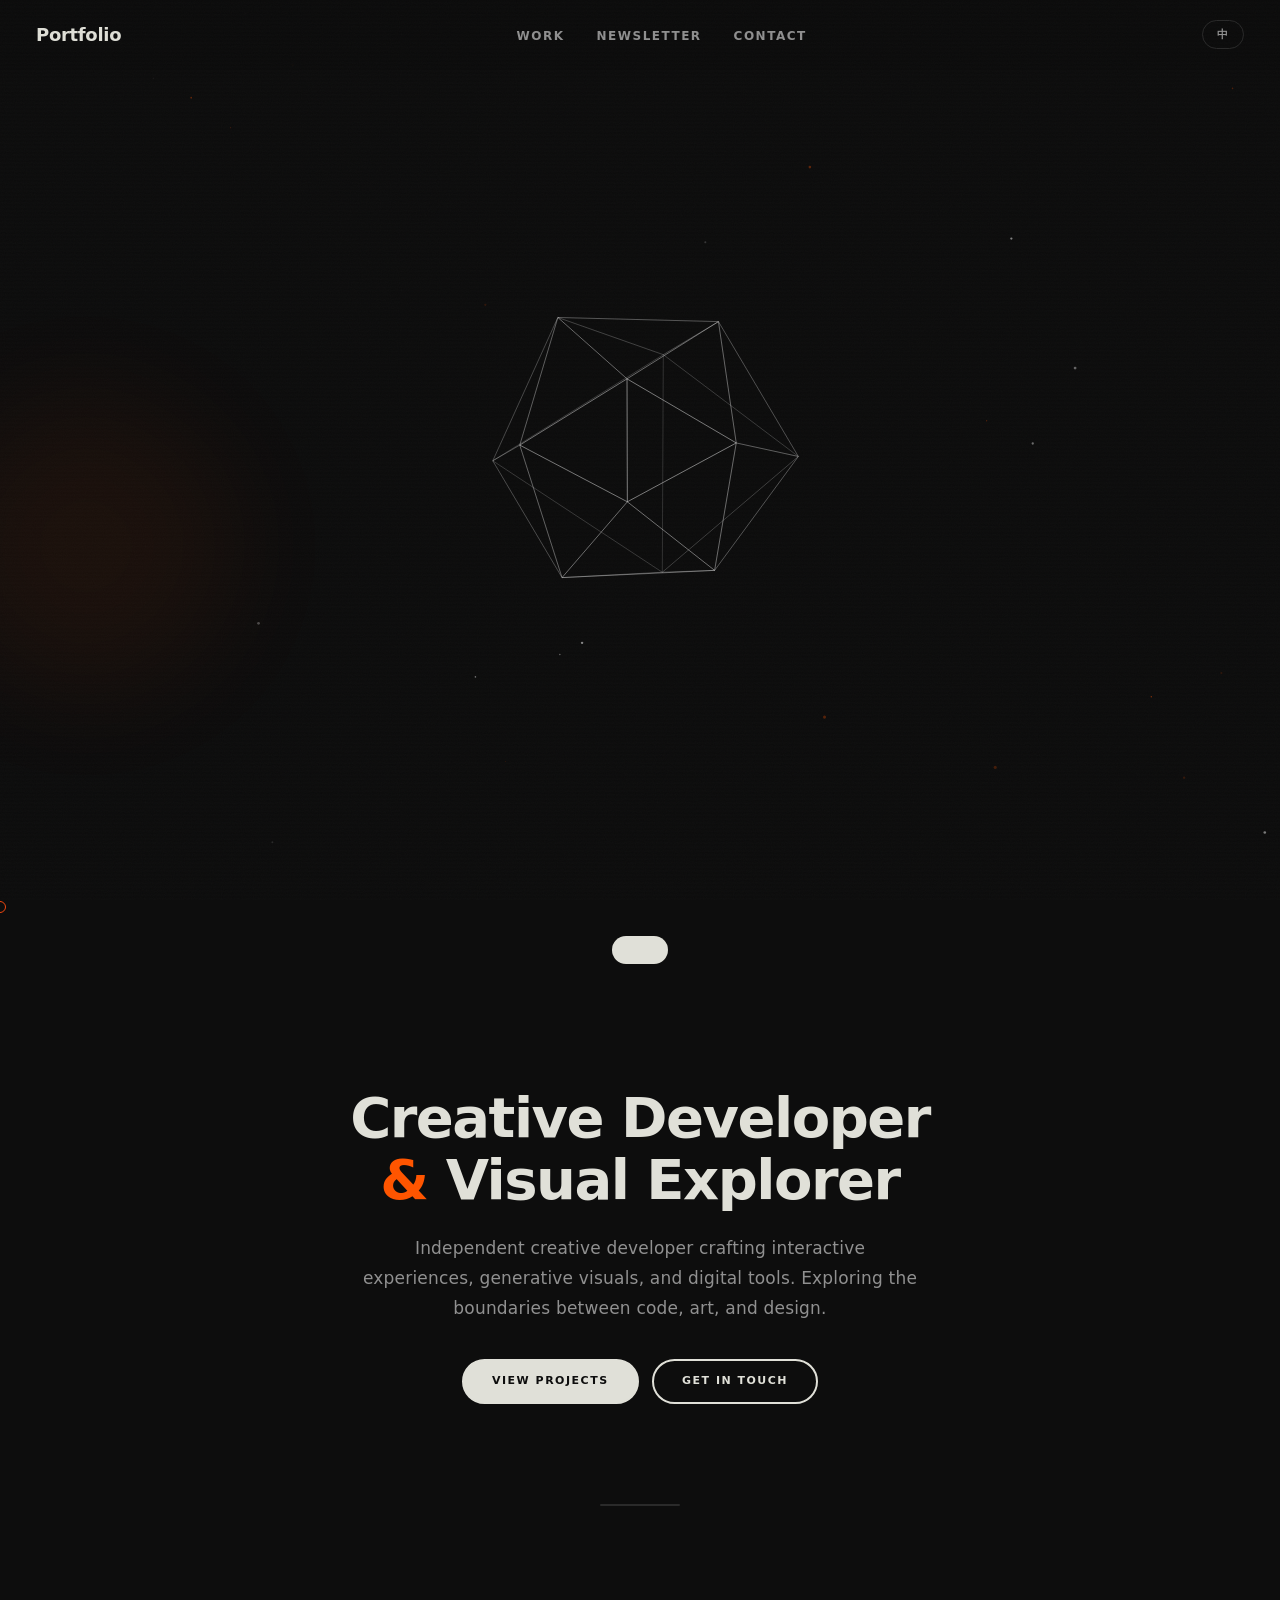
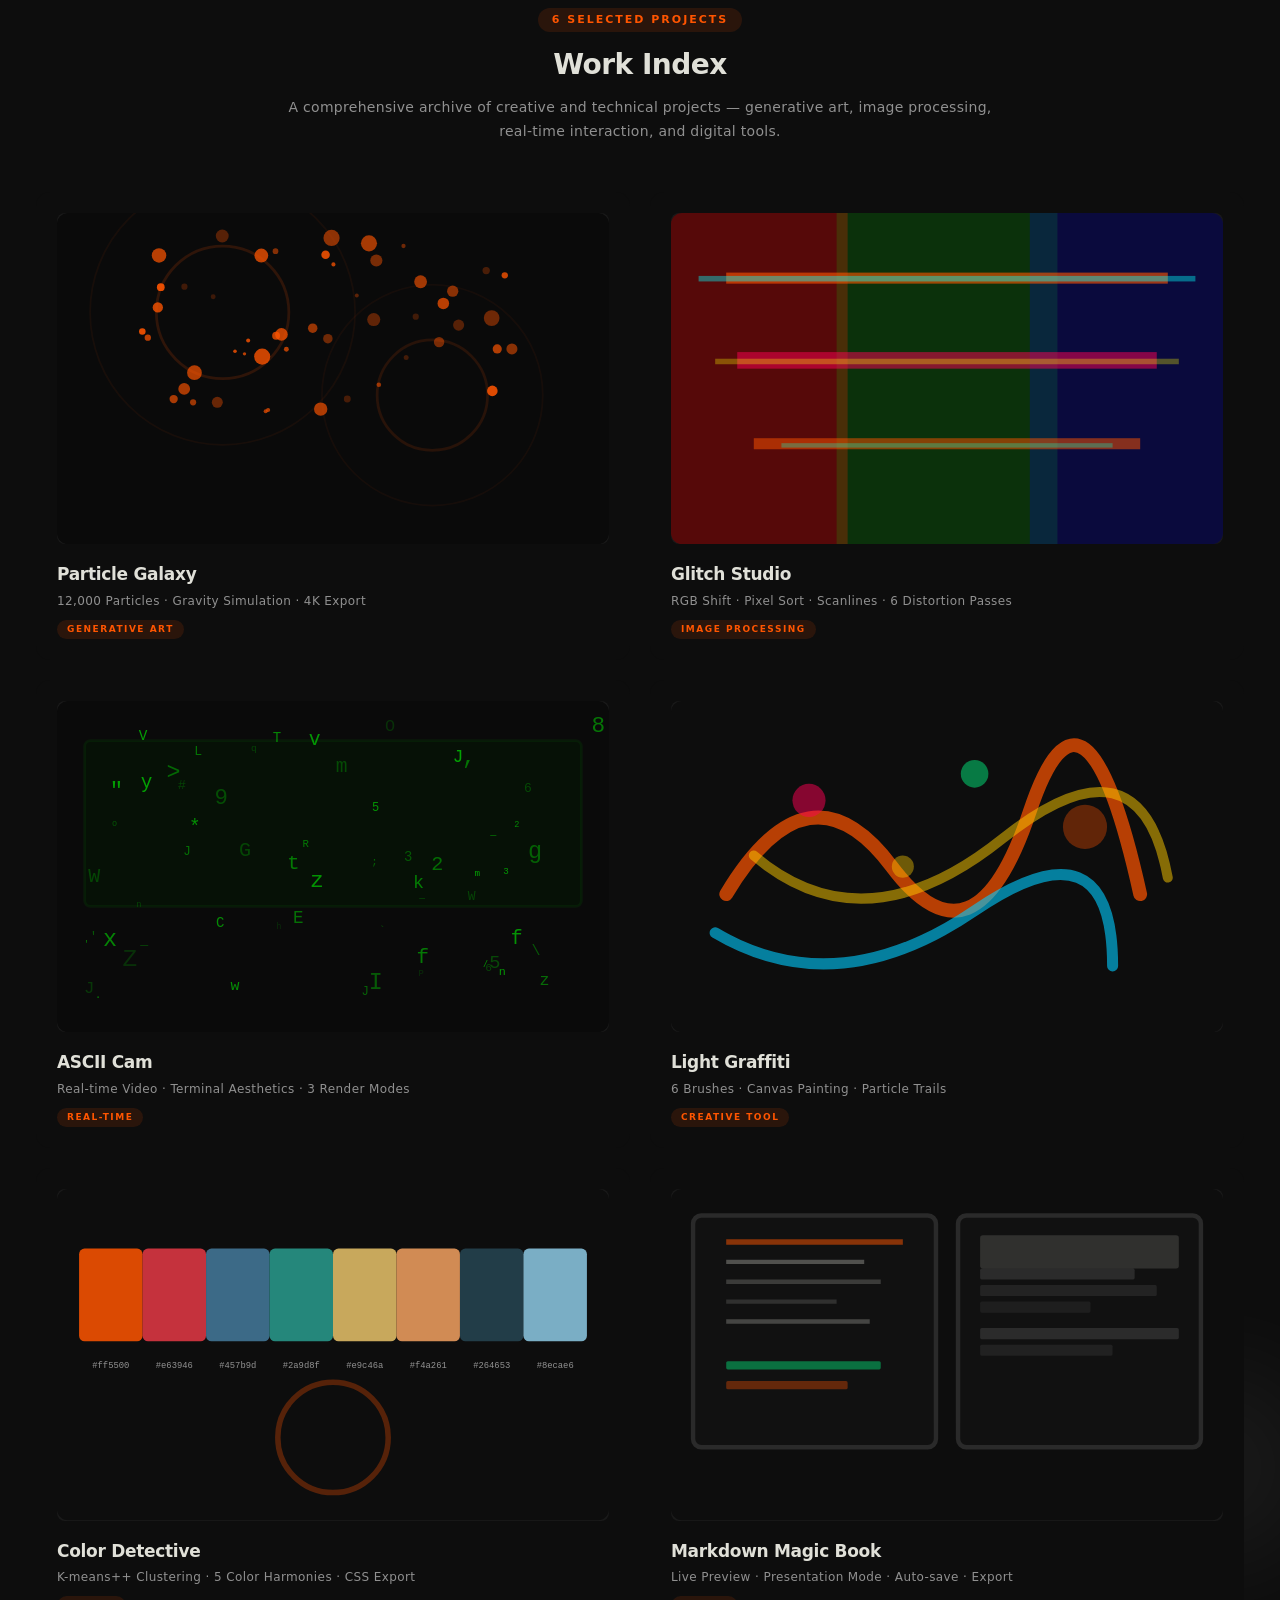
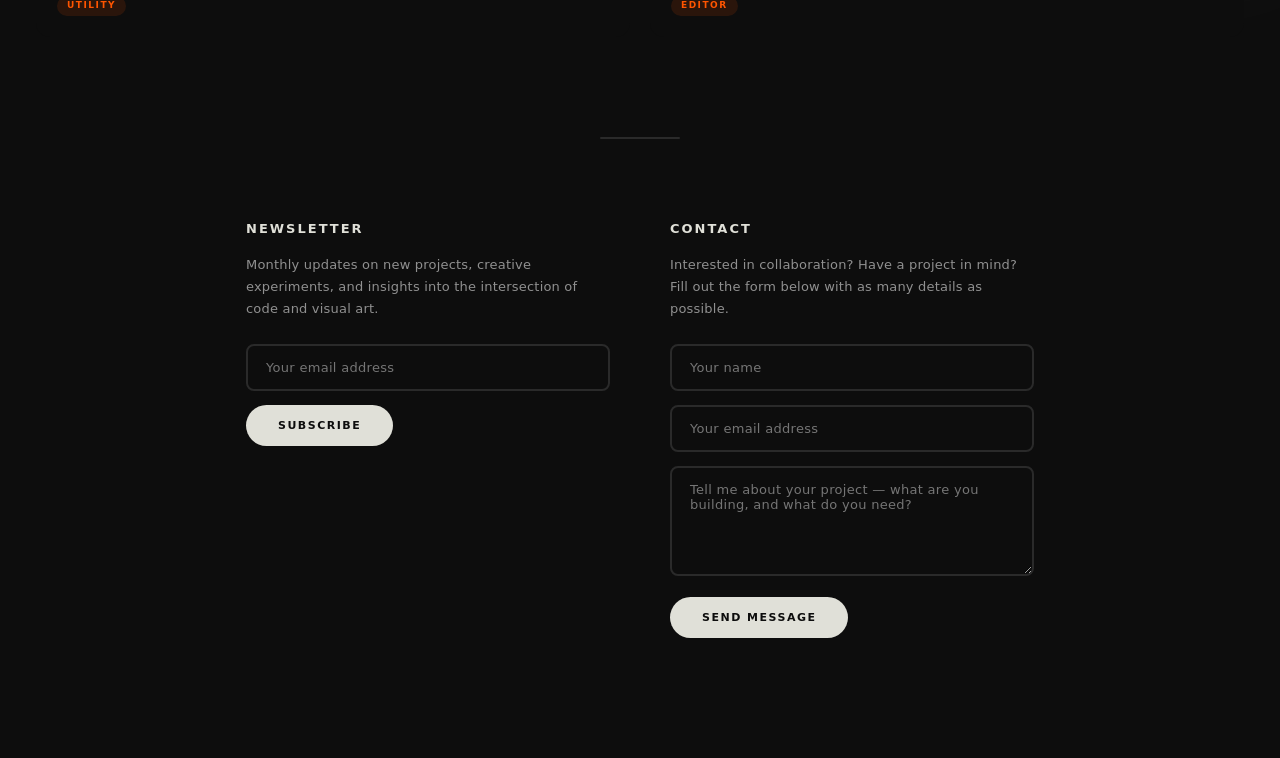
==== commit 78a1101b: "Add ambient wireframe, card hover previews, page transition (portfolio + particle-galaxy)" ====
--- a/portfolio/index.html
+++ b/portfolio/index.html
@@ -71,6 +71,53 @@
     position: fixed; top: 0; left: 0; z-index: 0; pointer-events: none;
   }
 
+  <!-- ── Ambient wireframe canvas ── -->
+  #wireframeCanvas {
+    position: fixed; top: 0; left: 0; z-index: 0; pointer-events: none;
+    opacity: 0.04;
+  }
+
+  /* ── Page transition overlay ── */
+  #page-transition {
+    position: fixed; inset: 0; z-index: 10001; pointer-events: none;
+    background: var(--accent);
+    transform: scale(0); border-radius: 50%;
+    transition: transform 0.55s cubic-bezier(0.77, 0, 0.175, 1);
+  }
+  #page-transition.out { transform: scale(0); }
+  #page-transition.in { transform: scale(3); border-radius: 0; }
+
+  /* ── Card hover preview animations ── */
+  .project-card .img-wrap .placeholder { transition: opacity 0.3s; }
+  .project-card:hover .img-wrap .placeholder { opacity: 0.85; }
+
+  /* Particle: stars twinkle */
+  .card-particle:hover .img-wrap .placeholder circle { animation: twinkle 1.5s ease-in-out infinite; }
+  .card-particle:hover .img-wrap .placeholder circle:nth-child(odd) { animation-delay: 0.7s; }
+  @keyframes twinkle { 0%,100%{opacity:0.2} 50%{opacity:0.8} }
+
+  /* Glitch: RGB strips shift */
+  .card-glitch:hover .img-wrap .placeholder rect:nth-child(n+2):nth-child(-n+4) { animation: rgbShift 0.8s steps(3) infinite; }
+  @keyframes rgbShift { 0%{transform:translateX(0)} 33%{transform:translateX(3px)} 66%{transform:translateX(-3px)} 100%{transform:translateX(0)} }
+
+  /* ASCII: characters flicker */
+  .card-ascii:hover .img-wrap .placeholder text { animation: flicker 0.6s steps(2) infinite; }
+  .card-ascii:hover .img-wrap .placeholder text:nth-child(odd) { animation-delay: 0.2s; }
+  @keyframes flicker { 0%,100%{opacity:0.15} 50%{opacity:0.6} }
+
+  /* Graffiti: brush stroke draw-in */
+  .card-graffiti:hover .img-wrap .placeholder path { animation: drawIn 2s ease-in-out infinite; stroke-dasharray: 200; stroke-dashoffset: 200; }
+  @keyframes drawIn { 0%{stroke-dashoffset:200} 50%{stroke-dashoffset:0} 100%{stroke-dashoffset:200} }
+
+  /* Color: swatches pulse */
+  .card-color:hover .img-wrap .placeholder rect:not(:first-child) { animation: swatchPulse 2s ease-in-out infinite; }
+  .card-color:hover .img-wrap .placeholder rect:nth-child(2n) { animation-delay: 0.5s; }
+  @keyframes swatchPulse { 0%,100%{opacity:0.7} 50%{opacity:1} }
+
+  /* MD Book: cursor blink */
+  .card-mdbook:hover .img-wrap .placeholder line { animation: cursorBlink 0.8s steps(2) infinite; }
+  @keyframes cursorBlink { 0%,100%{opacity:0.5} 50%{opacity:0} }
+
   /* ── Grain texture overlay ── */
   body::before {
     content: ''; position: fixed; inset: 0; z-index: 9999; pointer-events: none;
@@ -414,9 +461,11 @@
 </head>
 <body>
 
+<canvas id="wireframeCanvas"></canvas>
 <canvas id="particleCanvas"></canvas>
 <div id="spotlight"></div>
 <div id="scanlines"></div>
+<div id="page-transition"></div>
 <div id="cursor"></div>
 
 <div class="scroll-progress" id="scrollProgress"></div>
@@ -677,7 +726,7 @@
   grid.innerHTML = '';
   projectKeys.forEach(function(key, idx){
     var card = document.createElement('div');
-    card.className = 'project-card';
+    card.className = 'project-card card-' + key;
     card.style.animationDelay = (idx * 0.06) + 's';
     var placeholderSvg = generatePlaceholder(key);
     var url = projectUrls[idx];
@@ -834,6 +883,85 @@
   draw();
 })();
 
+// ── Ambient Wireframe ──
+(function(){
+  const canvas = document.getElementById('wireframeCanvas');
+  const ctx = canvas.getContext('2d');
+  let w, h;
+
+  function resize() {
+    w = canvas.width  = window.innerWidth;
+    h = canvas.height = window.innerHeight;
+  }
+  resize();
+  window.addEventListener('resize', resize);
+
+  // Icosahedron vertices (normalized)
+  const phi = (1 + Math.sqrt(5)) / 2;
+  const verts = [
+    [-1, phi, 0], [1, phi, 0], [-1, -phi, 0], [1, -phi, 0],
+    [0, -1, phi], [0, 1, phi], [0, -1, -phi], [0, 1, -phi],
+    [phi, 0, -1], [phi, 0, 1], [-phi, 0, -1], [-phi, 0, 1]
+  ];
+  // Normalize
+  for (let i = 0; i < verts.length; i++) {
+    const len = Math.sqrt(verts[i][0]**2 + verts[i][1]**2 + verts[i][2]**2);
+    verts[i] = [verts[i][0]/len, verts[i][1]/len, verts[i][2]/len];
+  }
+  // Edges: pairs of vertex indices
+  const edges = [];
+  for (let i = 0; i < verts.length; i++) {
+    for (let j = i+1; j < verts.length; j++) {
+      const dx = verts[i][0]-verts[j][0], dy = verts[i][1]-verts[j][1], dz = verts[i][2]-verts[j][2];
+      const dist = Math.sqrt(dx*dx+dy*dy+dz*dz);
+      if (dist < 1.3) edges.push([i, j]);
+    }
+  }
+
+  let angle = 0;
+  function draw() {
+    ctx.clearRect(0, 0, w, h);
+    angle += 0.003;
+    const scale = Math.min(w, h) * 0.5;
+    const cx = w / 2, cy = h / 2;
+
+    // Rotate around Y then X
+    const cosA = Math.cos(angle), sinA = Math.sin(angle);
+    const cosB = Math.cos(angle * 0.7), sinB = Math.sin(angle * 0.7);
+
+    ctx.strokeStyle = 'rgba(255,255,255,1)';
+    ctx.lineWidth = 0.5;
+
+    for (let e = 0; e < edges.length; e++) {
+      const a = verts[edges[e][0]], b = verts[edges[e][1]];
+
+      // Rotate Y
+      const axY = a[0]*cosA - a[2]*sinA, azY = a[0]*sinA + a[2]*cosA;
+      const bxY = b[0]*cosA - b[2]*sinA, bzY = b[0]*sinA + b[2]*cosA;
+
+      // Rotate X
+      const ay = a[1]*cosB - azY*sinB, az = a[1]*sinB + azY*cosB;
+      const by = b[1]*cosB - bzY*sinB, bz = b[1]*sinB + bzY*cosB;
+
+      // Perspective
+      const d = 3;
+      const axS = cx + (axY / (az + d)) * scale, ayS = cy + (ay / (az + d)) * scale;
+      const bxS = cx + (bxY / (bz + d)) * scale, byS = cy + (by / (bz + d)) * scale;
+
+      // Depth fade
+      const depthAlpha = 0.25 + 0.75 * ((az + bz) / 2 + 1) / 2;
+      ctx.strokeStyle = `rgba(255,255,255,${depthAlpha.toFixed(2)})`;
+
+      ctx.beginPath();
+      ctx.moveTo(axS, ayS);
+      ctx.lineTo(bxS, byS);
+      ctx.stroke();
+    }
+    requestAnimationFrame(draw);
+  }
+  draw();
+})();
+
 // ── Custom Cursor + Spotlight ──
 const cursorEl = document.getElementById('cursor');
 const spotlight = document.getElementById('spotlight');
@@ -925,6 +1053,32 @@
   });
 }
 
+// ── Page Transition ──
+(function(){
+  var overlay = document.getElementById('page-transition');
+
+  // Entry animation: start covered, reveal
+  overlay.classList.add('in');
+  setTimeout(function(){
+    overlay.classList.remove('in');
+    overlay.classList.add('out');
+    setTimeout(function(){ overlay.classList.remove('out'); }, 600);
+  }, 80);
+
+  // Intercept outbound clicks for exit animation
+  document.addEventListener('click', function(e) {
+    var link = e.target.closest('a');
+    if (!link) return;
+    var href = link.getAttribute('href');
+    if (!href || href === '#' || href.startsWith('#') || link.target === '_blank') return;
+    // Same-origin only
+    if (link.hostname && link.hostname !== window.location.hostname) return;
+    e.preventDefault();
+    overlay.classList.add('in');
+    setTimeout(function(){ window.location = href; }, 500);
+  });
+})();
+
 // ── Form submissions ──
 document.getElementById('newsletterForm').addEventListener('submit', function(e) {
   e.preventDefault();
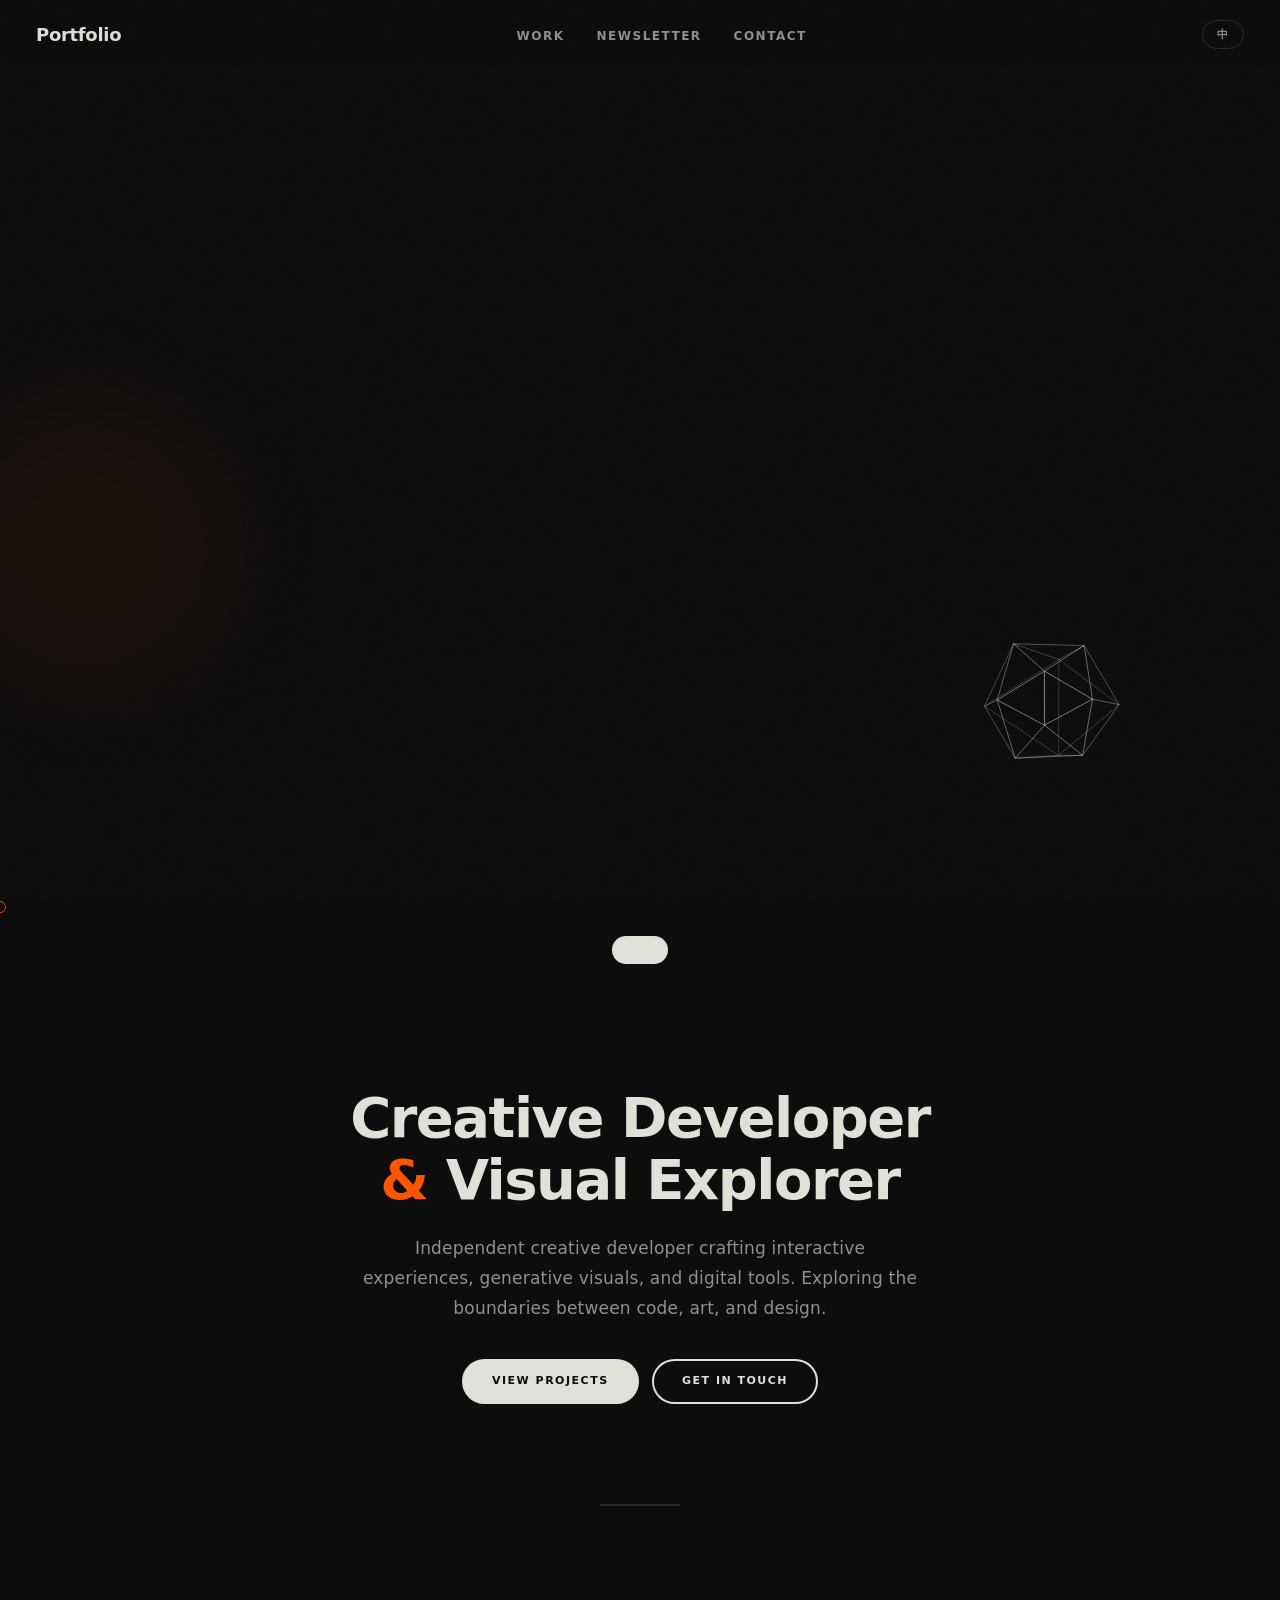
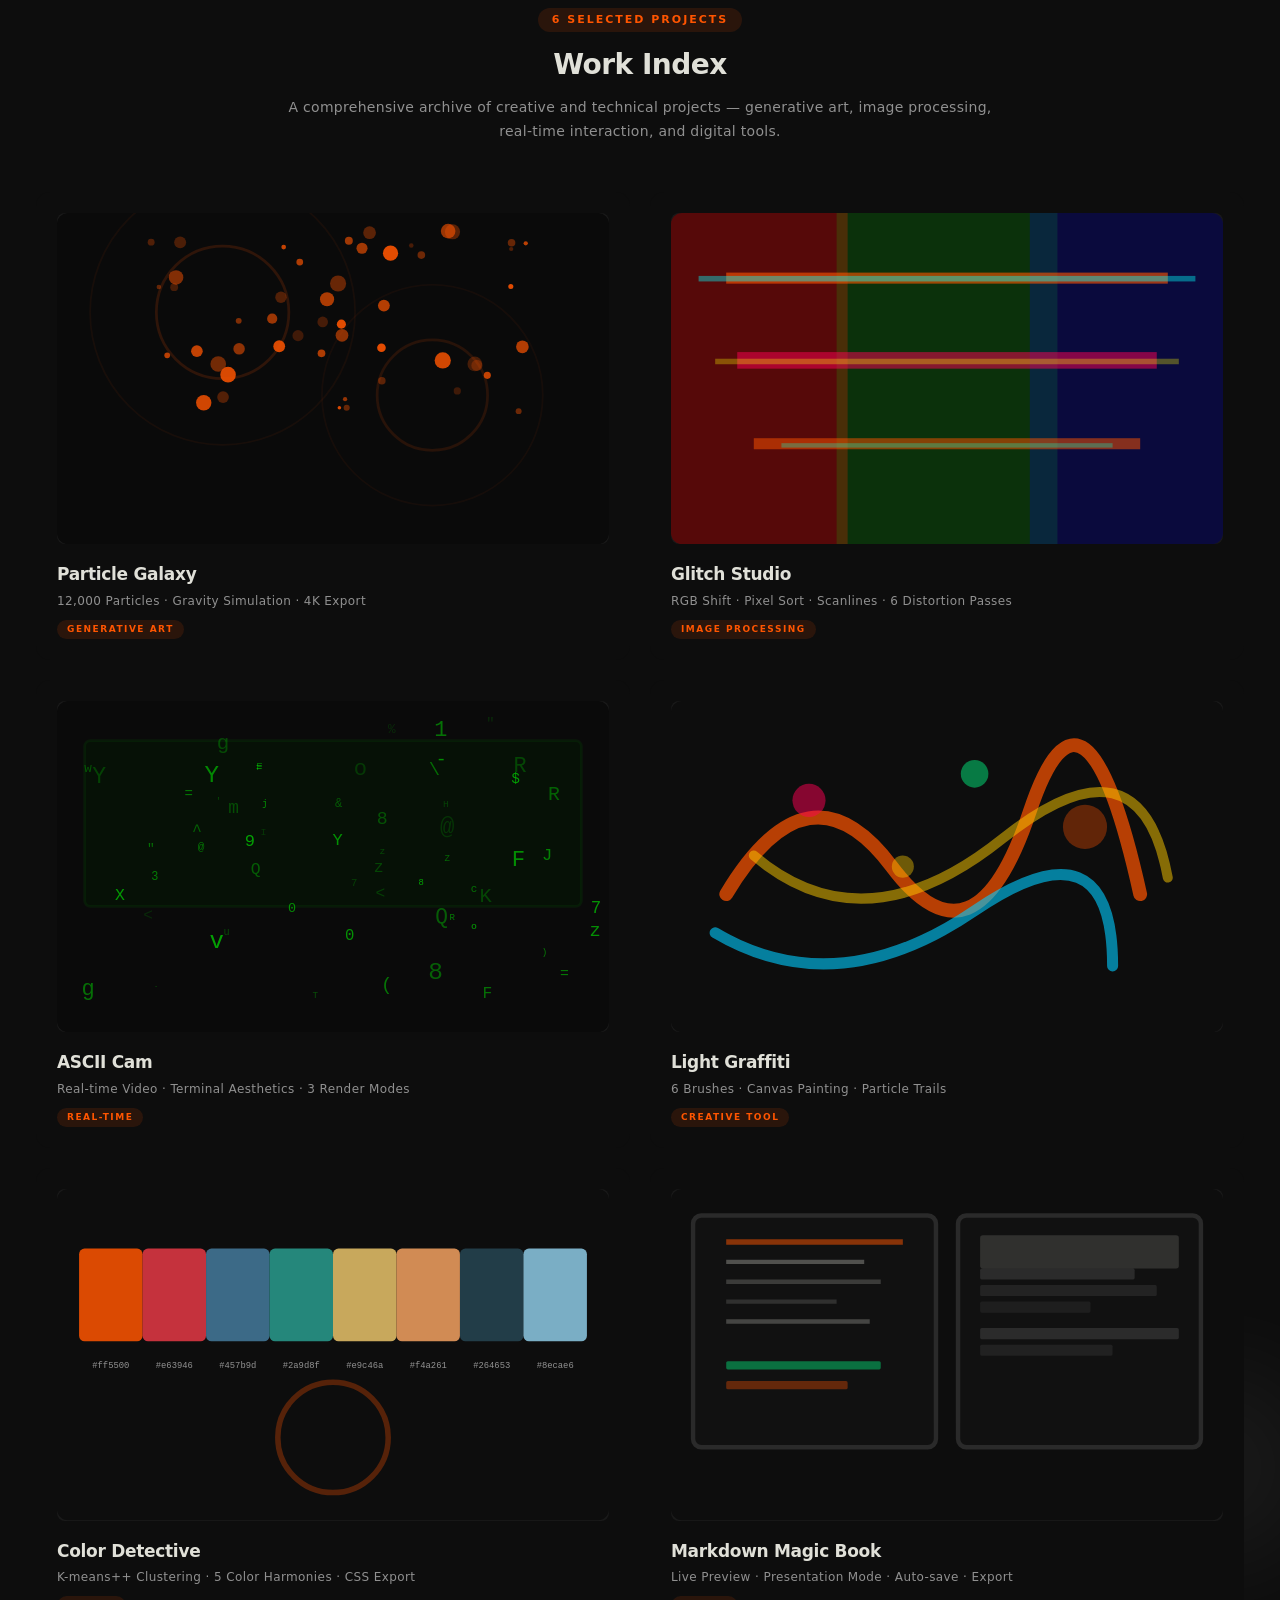
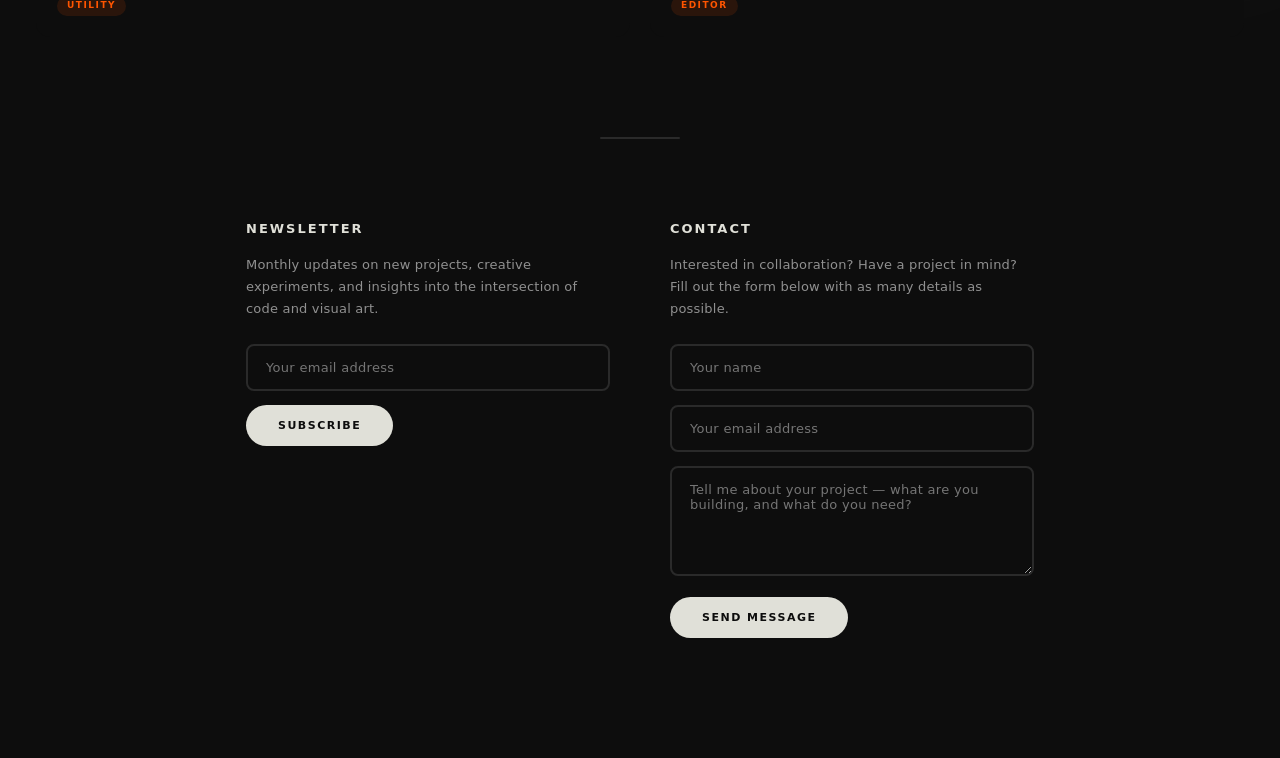
==== commit 4b73f287: "Remove page transition, reposition wireframe to bottom-right corner" ====
--- a/portfolio/index.html
+++ b/portfolio/index.html
@@ -77,16 +77,6 @@
     opacity: 0.04;
   }
 
-  /* ── Page transition overlay ── */
-  #page-transition {
-    position: fixed; inset: 0; z-index: 10001; pointer-events: none;
-    background: var(--accent);
-    transform: scale(0); border-radius: 50%;
-    transition: transform 0.55s cubic-bezier(0.77, 0, 0.175, 1);
-  }
-  #page-transition.out { transform: scale(0); }
-  #page-transition.in { transform: scale(3); border-radius: 0; }
-
   /* ── Card hover preview animations ── */
   .project-card .img-wrap .placeholder { transition: opacity 0.3s; }
   .project-card:hover .img-wrap .placeholder { opacity: 0.85; }
@@ -465,7 +455,6 @@
 <canvas id="particleCanvas"></canvas>
 <div id="spotlight"></div>
 <div id="scanlines"></div>
-<div id="page-transition"></div>
 <div id="cursor"></div>
 
 <div class="scroll-progress" id="scrollProgress"></div>
@@ -922,8 +911,8 @@
   function draw() {
     ctx.clearRect(0, 0, w, h);
     angle += 0.003;
-    const scale = Math.min(w, h) * 0.5;
-    const cx = w / 2, cy = h / 2;
+    const scale = Math.min(w, h) * 0.22;
+    const cx = w * 0.82, cy = h * 0.78;
 
     // Rotate around Y then X
     const cosA = Math.cos(angle), sinA = Math.sin(angle);
@@ -1053,32 +1042,6 @@
   });
 }
 
-// ── Page Transition ──
-(function(){
-  var overlay = document.getElementById('page-transition');
-
-  // Entry animation: start covered, reveal
-  overlay.classList.add('in');
-  setTimeout(function(){
-    overlay.classList.remove('in');
-    overlay.classList.add('out');
-    setTimeout(function(){ overlay.classList.remove('out'); }, 600);
-  }, 80);
-
-  // Intercept outbound clicks for exit animation
-  document.addEventListener('click', function(e) {
-    var link = e.target.closest('a');
-    if (!link) return;
-    var href = link.getAttribute('href');
-    if (!href || href === '#' || href.startsWith('#') || link.target === '_blank') return;
-    // Same-origin only
-    if (link.hostname && link.hostname !== window.location.hostname) return;
-    e.preventDefault();
-    overlay.classList.add('in');
-    setTimeout(function(){ window.location = href; }, 500);
-  });
-})();
-
 // ── Form submissions ──
 document.getElementById('newsletterForm').addEventListener('submit', function(e) {
   e.preventDefault();
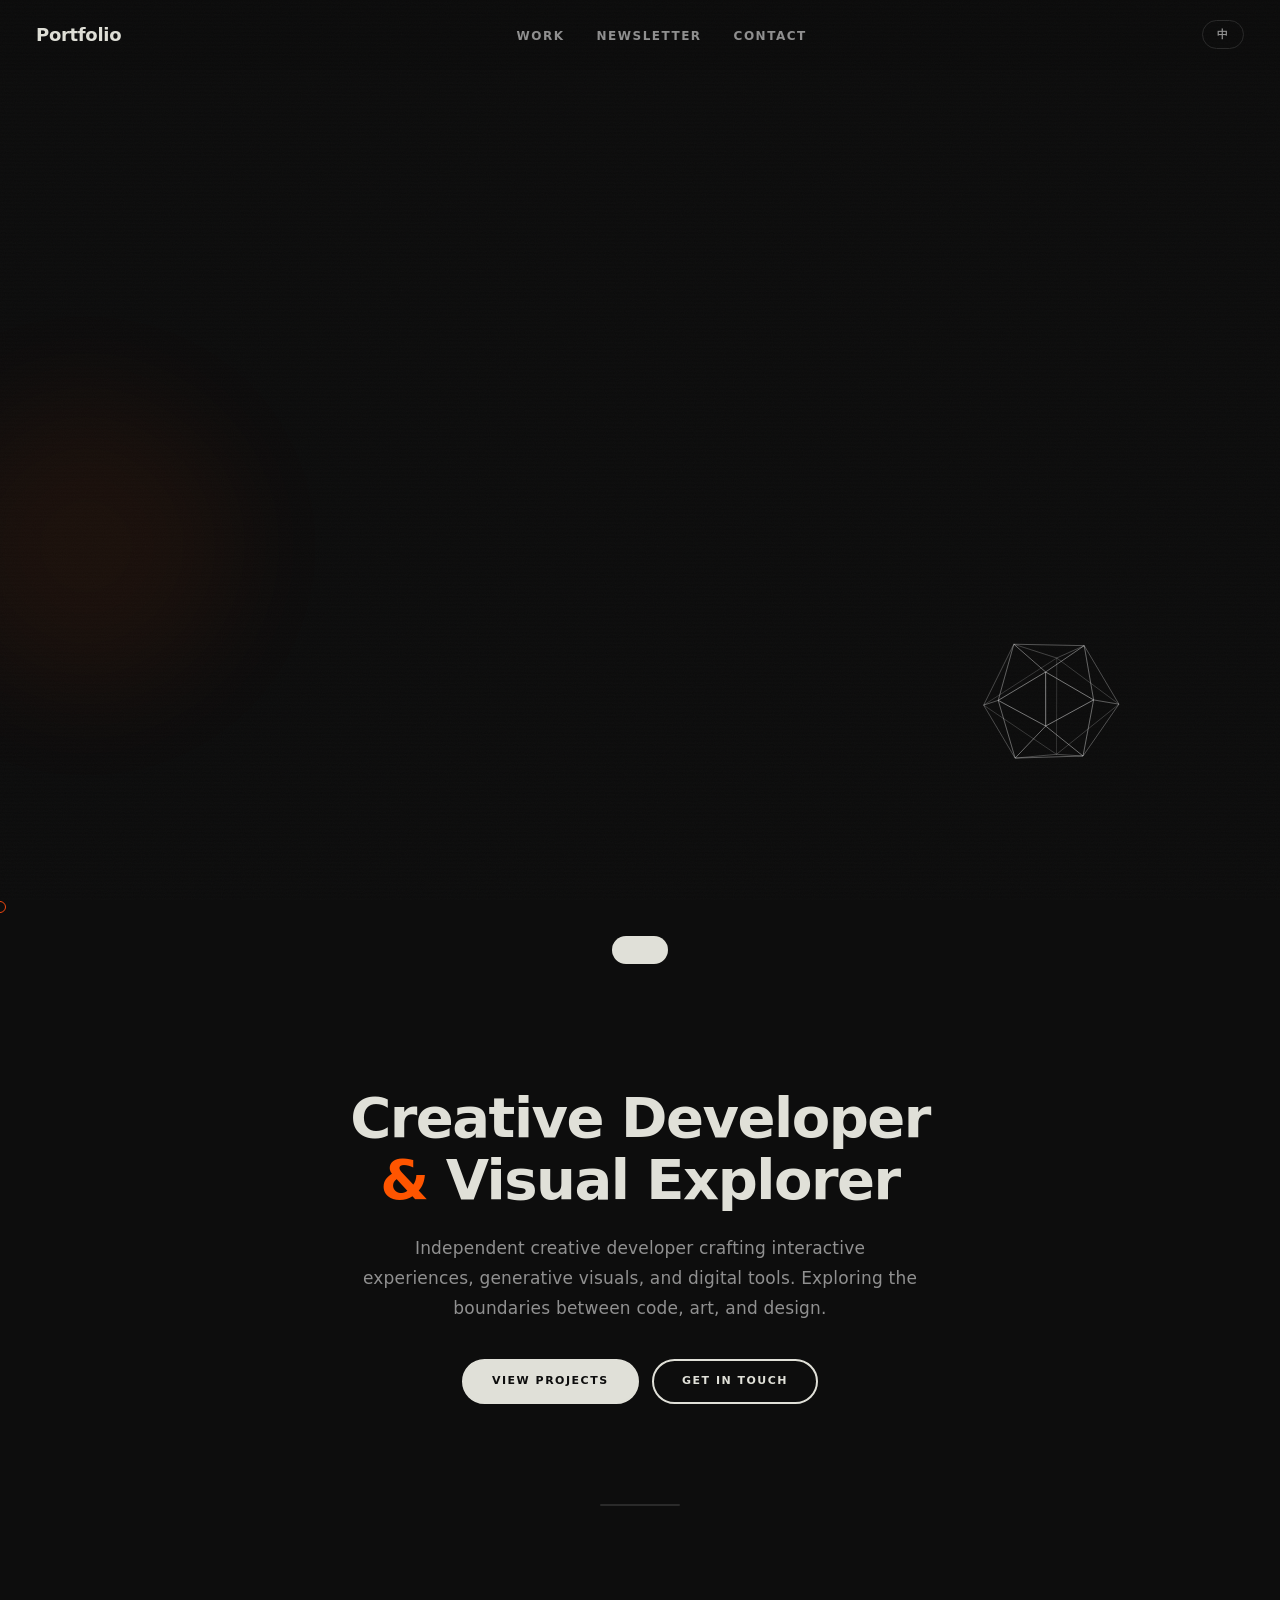
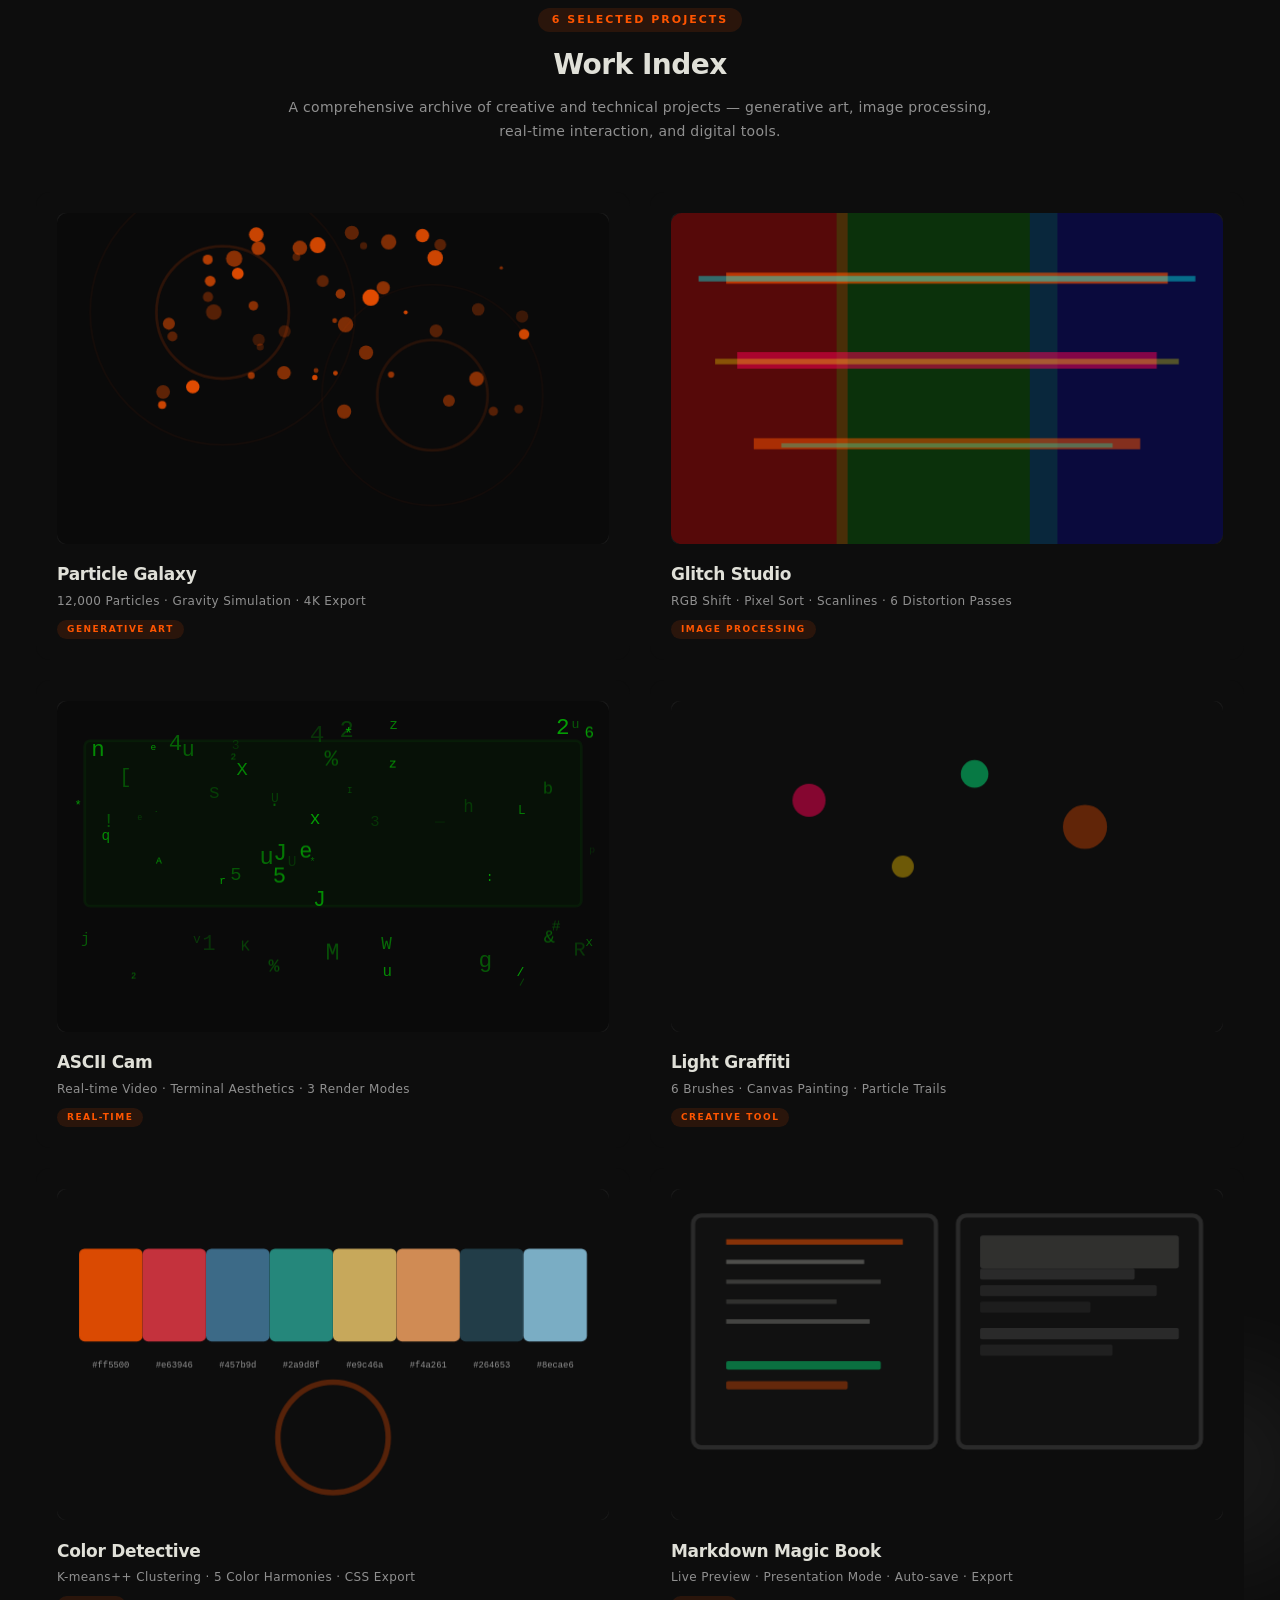
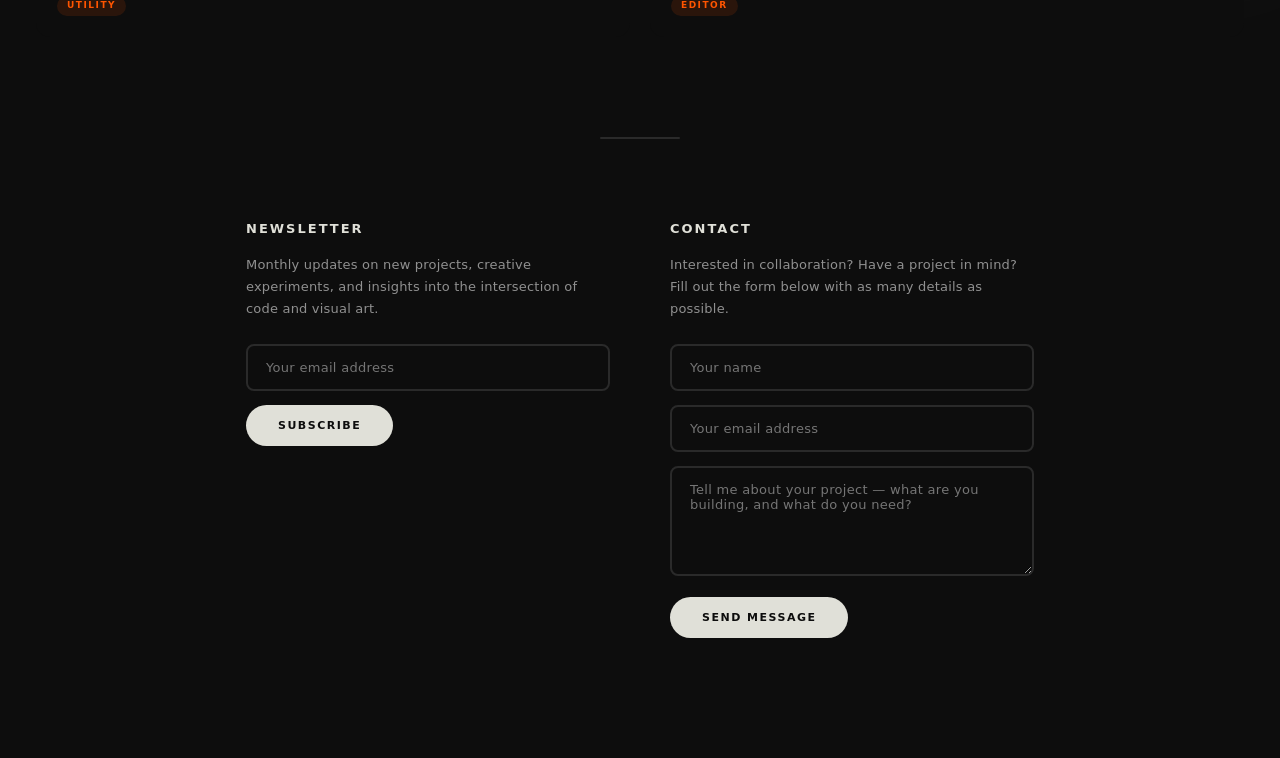
==== commit 62158edc: "GPU-accelerate card preview animations + Color Detective: copy feedback, demo cycling" ====
--- a/portfolio/index.html
+++ b/portfolio/index.html
@@ -78,21 +78,24 @@
   }
 
   /* ── Card hover preview animations ── */
+  .project-card .img-wrap { transform: translateZ(0); will-change: transform; }
   .project-card .img-wrap .placeholder { transition: opacity 0.3s; }
+  .project-card .img-wrap .placeholder * { will-change: transform, opacity; }
   .project-card:hover .img-wrap .placeholder { opacity: 0.85; }
 
-  /* Particle: stars twinkle */
+  /* Particle: stars twinkle — GPU accelerated */
   .card-particle:hover .img-wrap .placeholder circle { animation: twinkle 1.5s ease-in-out infinite; }
   .card-particle:hover .img-wrap .placeholder circle:nth-child(odd) { animation-delay: 0.7s; }
-  @keyframes twinkle { 0%,100%{opacity:0.2} 50%{opacity:0.8} }
+  @keyframes twinkle { 0%,100%{opacity:0.2;transform:scale(1)} 50%{opacity:0.8;transform:scale(1.3)} }
 
   /* Glitch: RGB strips shift */
   .card-glitch:hover .img-wrap .placeholder rect:nth-child(n+2):nth-child(-n+4) { animation: rgbShift 0.8s steps(3) infinite; }
   @keyframes rgbShift { 0%{transform:translateX(0)} 33%{transform:translateX(3px)} 66%{transform:translateX(-3px)} 100%{transform:translateX(0)} }
 
-  /* ASCII: characters flicker */
+  /* ASCII: characters flicker — reduced count via stagger */
   .card-ascii:hover .img-wrap .placeholder text { animation: flicker 0.6s steps(2) infinite; }
   .card-ascii:hover .img-wrap .placeholder text:nth-child(odd) { animation-delay: 0.2s; }
+  .card-ascii:hover .img-wrap .placeholder text:nth-child(3n) { animation: none; }
   @keyframes flicker { 0%,100%{opacity:0.15} 50%{opacity:0.6} }
 
   /* Graffiti: brush stroke draw-in */
@@ -102,7 +105,7 @@
   /* Color: swatches pulse */
   .card-color:hover .img-wrap .placeholder rect:not(:first-child) { animation: swatchPulse 2s ease-in-out infinite; }
   .card-color:hover .img-wrap .placeholder rect:nth-child(2n) { animation-delay: 0.5s; }
-  @keyframes swatchPulse { 0%,100%{opacity:0.7} 50%{opacity:1} }
+  @keyframes swatchPulse { 0%,100%{opacity:0.7;transform:scaleY(1)} 50%{opacity:1;transform:scaleY(1.05)} }
 
   /* MD Book: cursor blink */
   .card-mdbook:hover .img-wrap .placeholder line { animation: cursorBlink 0.8s steps(2) infinite; }
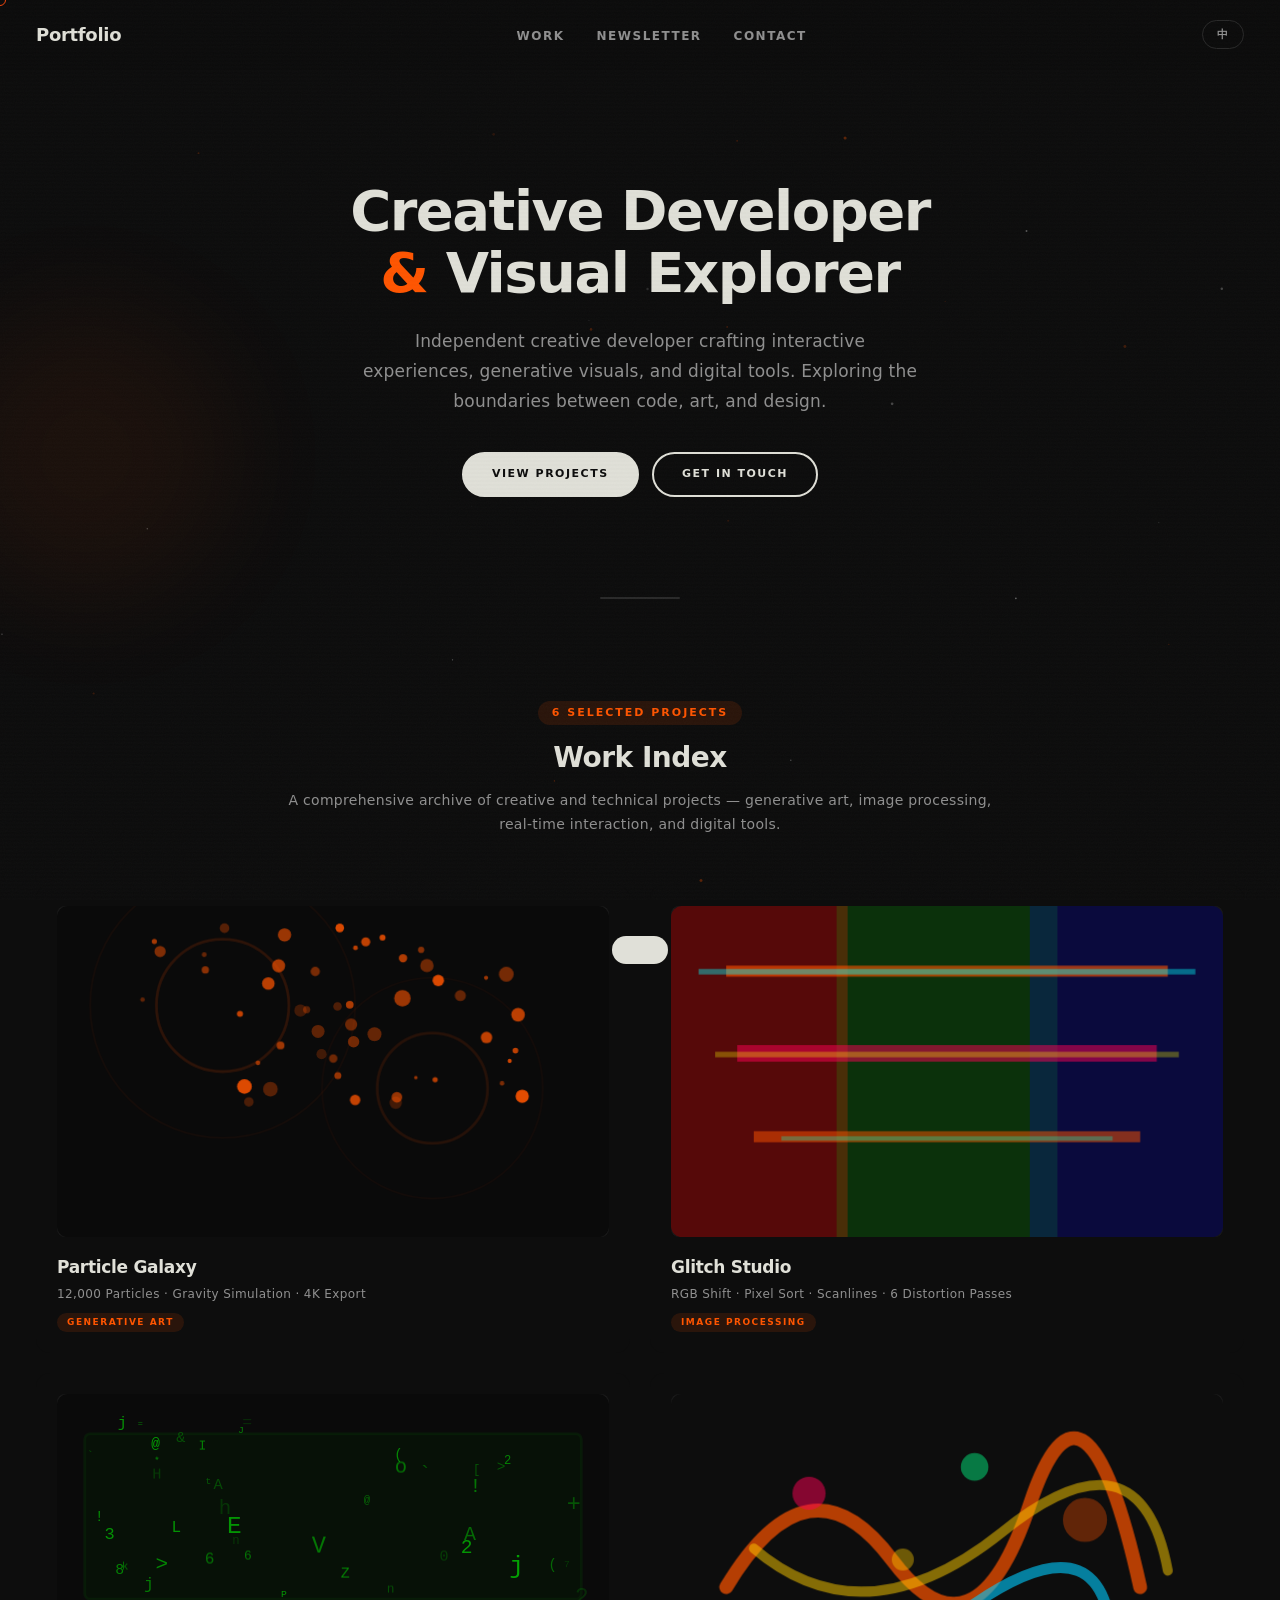
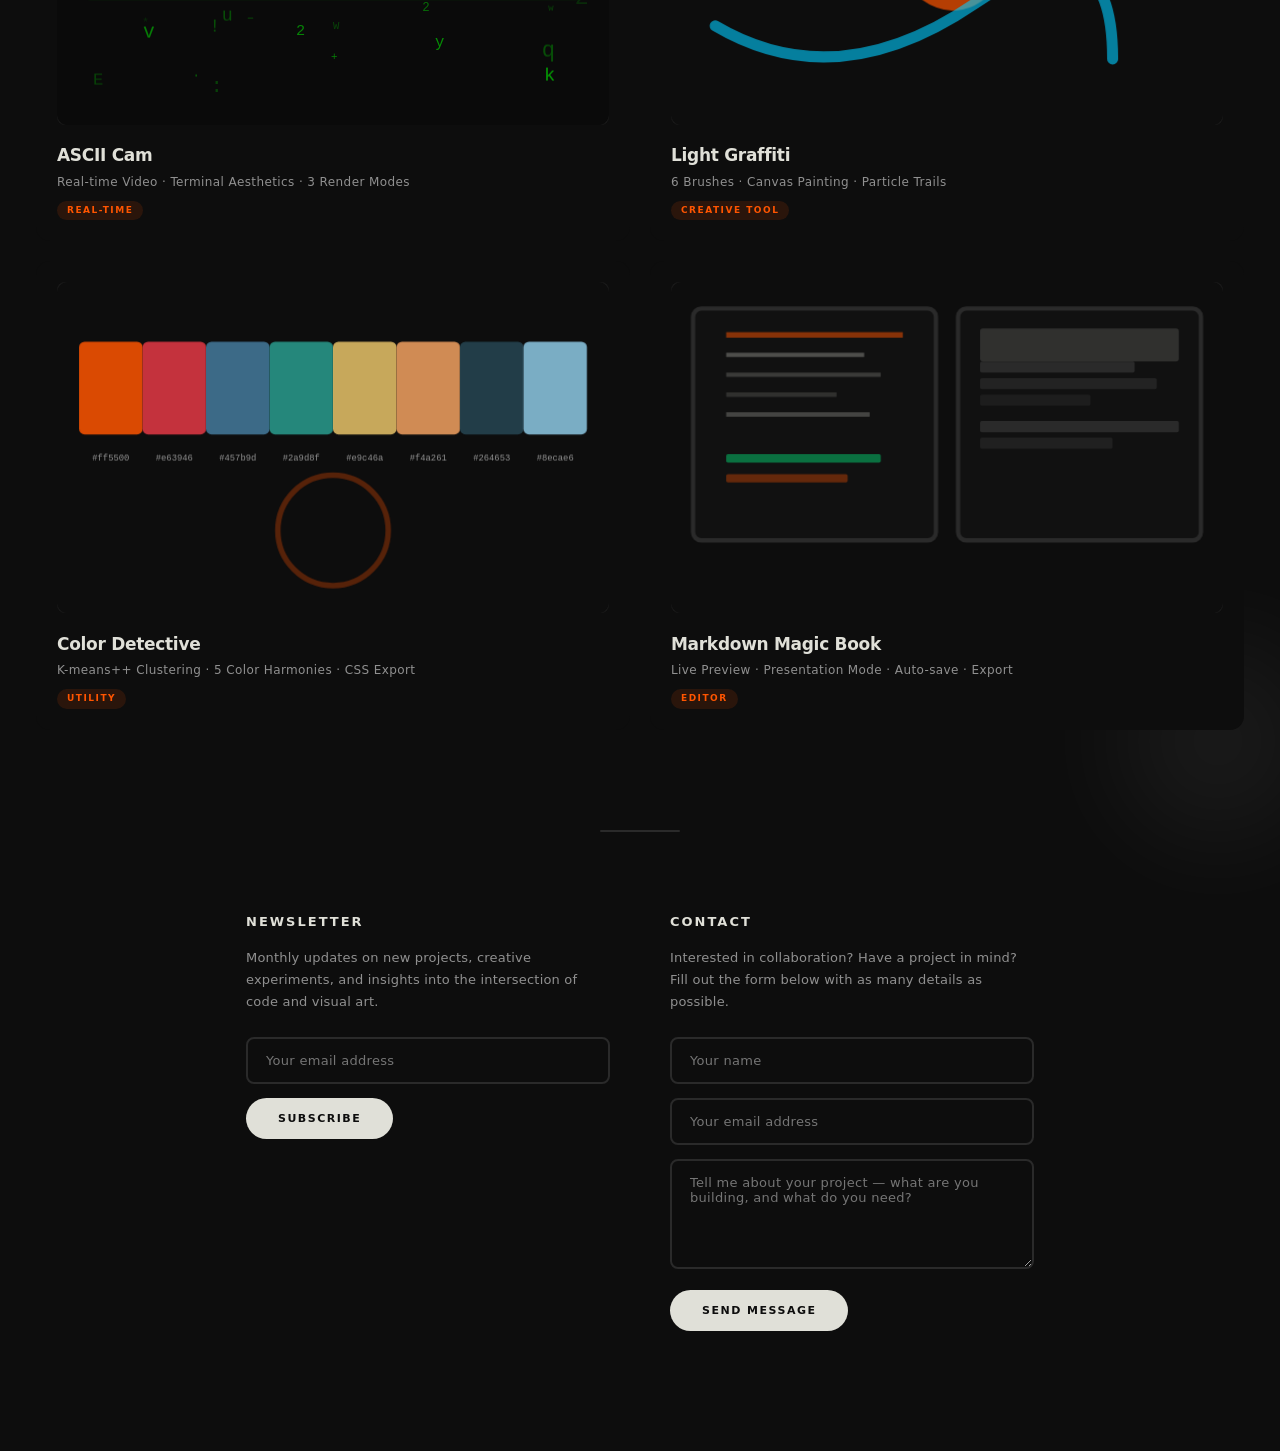
==== commit 0ebb06f8: "Nav redesign for Color Detective & MD Book + orange brand accents + GIF export for Glitch Studio" ====
--- a/portfolio/index.html
+++ b/portfolio/index.html
@@ -71,45 +71,45 @@
     position: fixed; top: 0; left: 0; z-index: 0; pointer-events: none;
   }
 
-  <!-- ── Ambient wireframe canvas ── -->
-  #wireframeCanvas {
-    position: fixed; top: 0; left: 0; z-index: 0; pointer-events: none;
-    opacity: 0.04;
-  }
-
   /* ── Card hover preview animations ── */
   .project-card .img-wrap { transform: translateZ(0); will-change: transform; }
   .project-card .img-wrap .placeholder { transition: opacity 0.3s; }
   .project-card .img-wrap .placeholder * { will-change: transform, opacity; }
   .project-card:hover .img-wrap .placeholder { opacity: 0.85; }
 
-  /* Particle: stars twinkle — GPU accelerated */
+  /* Particle: stars twinkle — opacity only */
   .card-particle:hover .img-wrap .placeholder circle { animation: twinkle 1.5s ease-in-out infinite; }
   .card-particle:hover .img-wrap .placeholder circle:nth-child(odd) { animation-delay: 0.7s; }
-  @keyframes twinkle { 0%,100%{opacity:0.2;transform:scale(1)} 50%{opacity:0.8;transform:scale(1.3)} }
-
-  /* Glitch: RGB strips shift */
-  .card-glitch:hover .img-wrap .placeholder rect:nth-child(n+2):nth-child(-n+4) { animation: rgbShift 0.8s steps(3) infinite; }
-  @keyframes rgbShift { 0%{transform:translateX(0)} 33%{transform:translateX(3px)} 66%{transform:translateX(-3px)} 100%{transform:translateX(0)} }
-
-  /* ASCII: characters flicker — reduced count via stagger */
-  .card-ascii:hover .img-wrap .placeholder text { animation: flicker 0.6s steps(2) infinite; }
-  .card-ascii:hover .img-wrap .placeholder text:nth-child(odd) { animation-delay: 0.2s; }
-  .card-ascii:hover .img-wrap .placeholder text:nth-child(3n) { animation: none; }
-  @keyframes flicker { 0%,100%{opacity:0.15} 50%{opacity:0.6} }
+  @keyframes twinkle { 0%,100%{opacity:0.15} 50%{opacity:0.7} }
+
+  /* Glitch: RGB strips smooth wobble */
+  .card-glitch:hover .img-wrap .placeholder rect:nth-child(n+2):nth-child(-n+4) { animation: rgbShift 0.6s ease-in-out infinite; }
+  .card-glitch:hover .img-wrap .placeholder rect:nth-child(3) { animation-delay: 0.12s; }
+  @keyframes rgbShift { 0%,100%{transform:translateX(0)} 50%{transform:translateX(4px)} }
+
+  /* ASCII: smooth character shimmer */
+  .card-ascii:hover .img-wrap .placeholder text { animation: flicker 1.2s ease-in-out infinite; }
+  .card-ascii:hover .img-wrap .placeholder text:nth-child(odd) { animation-delay: 0.4s; animation-duration: 1.0s; }
+  .card-ascii:hover .img-wrap .placeholder text:nth-child(3n) { animation-duration: 1.5s; }
+  @keyframes flicker { 0%,100%{opacity:0.1} 30%{opacity:0.55} 60%{opacity:0.2} }
 
   /* Graffiti: brush stroke draw-in */
   .card-graffiti:hover .img-wrap .placeholder path { animation: drawIn 2s ease-in-out infinite; stroke-dasharray: 200; stroke-dashoffset: 200; }
   @keyframes drawIn { 0%{stroke-dashoffset:200} 50%{stroke-dashoffset:0} 100%{stroke-dashoffset:200} }
 
-  /* Color: swatches pulse */
-  .card-color:hover .img-wrap .placeholder rect:not(:first-child) { animation: swatchPulse 2s ease-in-out infinite; }
-  .card-color:hover .img-wrap .placeholder rect:nth-child(2n) { animation-delay: 0.5s; }
-  @keyframes swatchPulse { 0%,100%{opacity:0.7;transform:scaleY(1)} 50%{opacity:1;transform:scaleY(1.05)} }
-
-  /* MD Book: cursor blink */
-  .card-mdbook:hover .img-wrap .placeholder line { animation: cursorBlink 0.8s steps(2) infinite; }
-  @keyframes cursorBlink { 0%,100%{opacity:0.5} 50%{opacity:0} }
+  /* Color: all swatches stretch upward from fixed bottom */
+  .card-color .img-wrap .placeholder rect:not(:first-child) {
+    transform: scaleY(1) !important;
+    transform-origin: bottom !important;
+    transition: transform 0.5s cubic-bezier(0.34,1.56,0.64,1) !important;
+  }
+  .card-color:hover .img-wrap .placeholder rect:not(:first-child) {
+    transform: scaleY(1.35) !important;
+  }
+
+  /* MD Book: smooth cursor pulse */
+  .card-mdbook:hover .img-wrap .placeholder line { animation: cursorBlink 0.9s ease-in-out infinite; }
+  @keyframes cursorBlink { 0%,100%{opacity:0.45} 40%{opacity:0.05} 70%{opacity:0.35} }
 
   /* ── Grain texture overlay ── */
   body::before {
@@ -454,7 +454,6 @@
 </head>
 <body>
 
-<canvas id="wireframeCanvas"></canvas>
 <canvas id="particleCanvas"></canvas>
 <div id="spotlight"></div>
 <div id="scanlines"></div>
@@ -875,85 +874,6 @@
   draw();
 })();
 
-// ── Ambient Wireframe ──
-(function(){
-  const canvas = document.getElementById('wireframeCanvas');
-  const ctx = canvas.getContext('2d');
-  let w, h;
-
-  function resize() {
-    w = canvas.width  = window.innerWidth;
-    h = canvas.height = window.innerHeight;
-  }
-  resize();
-  window.addEventListener('resize', resize);
-
-  // Icosahedron vertices (normalized)
-  const phi = (1 + Math.sqrt(5)) / 2;
-  const verts = [
-    [-1, phi, 0], [1, phi, 0], [-1, -phi, 0], [1, -phi, 0],
-    [0, -1, phi], [0, 1, phi], [0, -1, -phi], [0, 1, -phi],
-    [phi, 0, -1], [phi, 0, 1], [-phi, 0, -1], [-phi, 0, 1]
-  ];
-  // Normalize
-  for (let i = 0; i < verts.length; i++) {
-    const len = Math.sqrt(verts[i][0]**2 + verts[i][1]**2 + verts[i][2]**2);
-    verts[i] = [verts[i][0]/len, verts[i][1]/len, verts[i][2]/len];
-  }
-  // Edges: pairs of vertex indices
-  const edges = [];
-  for (let i = 0; i < verts.length; i++) {
-    for (let j = i+1; j < verts.length; j++) {
-      const dx = verts[i][0]-verts[j][0], dy = verts[i][1]-verts[j][1], dz = verts[i][2]-verts[j][2];
-      const dist = Math.sqrt(dx*dx+dy*dy+dz*dz);
-      if (dist < 1.3) edges.push([i, j]);
-    }
-  }
-
-  let angle = 0;
-  function draw() {
-    ctx.clearRect(0, 0, w, h);
-    angle += 0.003;
-    const scale = Math.min(w, h) * 0.22;
-    const cx = w * 0.82, cy = h * 0.78;
-
-    // Rotate around Y then X
-    const cosA = Math.cos(angle), sinA = Math.sin(angle);
-    const cosB = Math.cos(angle * 0.7), sinB = Math.sin(angle * 0.7);
-
-    ctx.strokeStyle = 'rgba(255,255,255,1)';
-    ctx.lineWidth = 0.5;
-
-    for (let e = 0; e < edges.length; e++) {
-      const a = verts[edges[e][0]], b = verts[edges[e][1]];
-
-      // Rotate Y
-      const axY = a[0]*cosA - a[2]*sinA, azY = a[0]*sinA + a[2]*cosA;
-      const bxY = b[0]*cosA - b[2]*sinA, bzY = b[0]*sinA + b[2]*cosA;
-
-      // Rotate X
-      const ay = a[1]*cosB - azY*sinB, az = a[1]*sinB + azY*cosB;
-      const by = b[1]*cosB - bzY*sinB, bz = b[1]*sinB + bzY*cosB;
-
-      // Perspective
-      const d = 3;
-      const axS = cx + (axY / (az + d)) * scale, ayS = cy + (ay / (az + d)) * scale;
-      const bxS = cx + (bxY / (bz + d)) * scale, byS = cy + (by / (bz + d)) * scale;
-
-      // Depth fade
-      const depthAlpha = 0.25 + 0.75 * ((az + bz) / 2 + 1) / 2;
-      ctx.strokeStyle = `rgba(255,255,255,${depthAlpha.toFixed(2)})`;
-
-      ctx.beginPath();
-      ctx.moveTo(axS, ayS);
-      ctx.lineTo(bxS, byS);
-      ctx.stroke();
-    }
-    requestAnimationFrame(draw);
-  }
-  draw();
-})();
-
 // ── Custom Cursor + Spotlight ──
 const cursorEl = document.getElementById('cursor');
 const spotlight = document.getElementById('spotlight');
